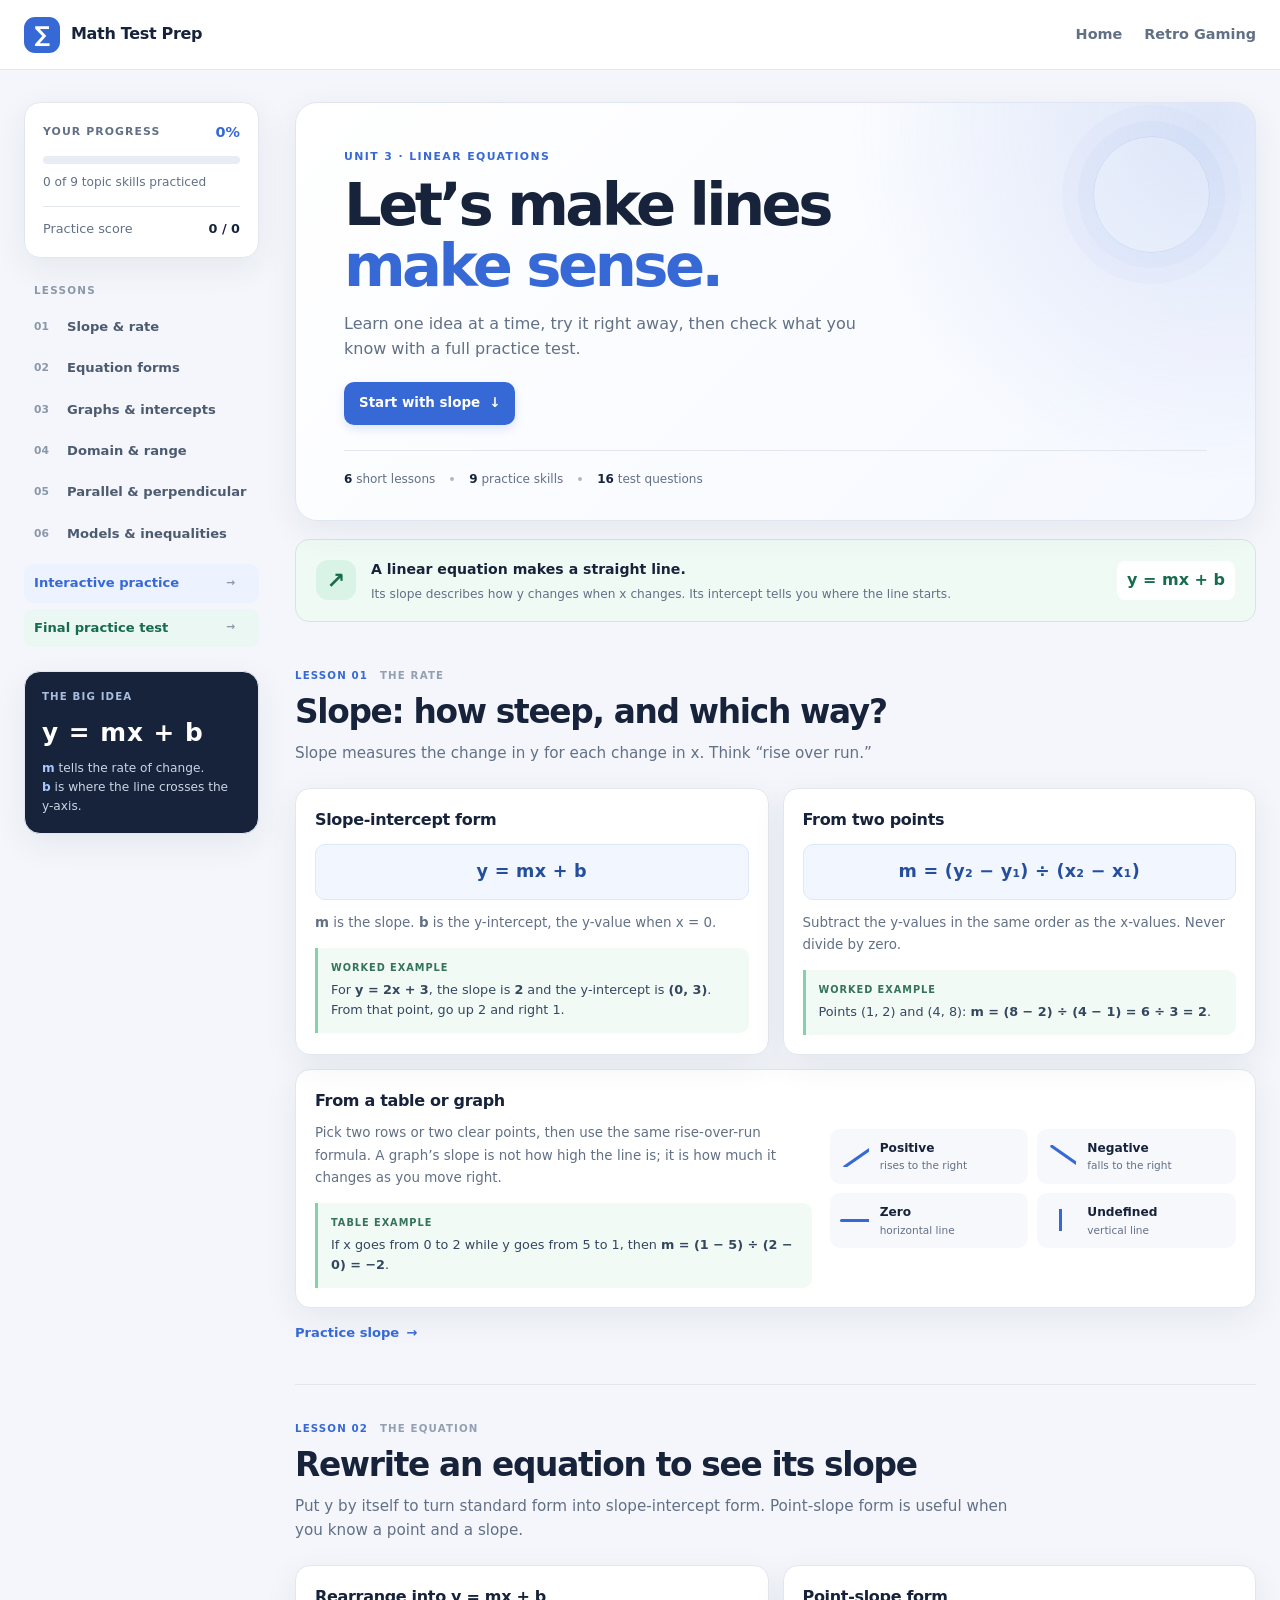
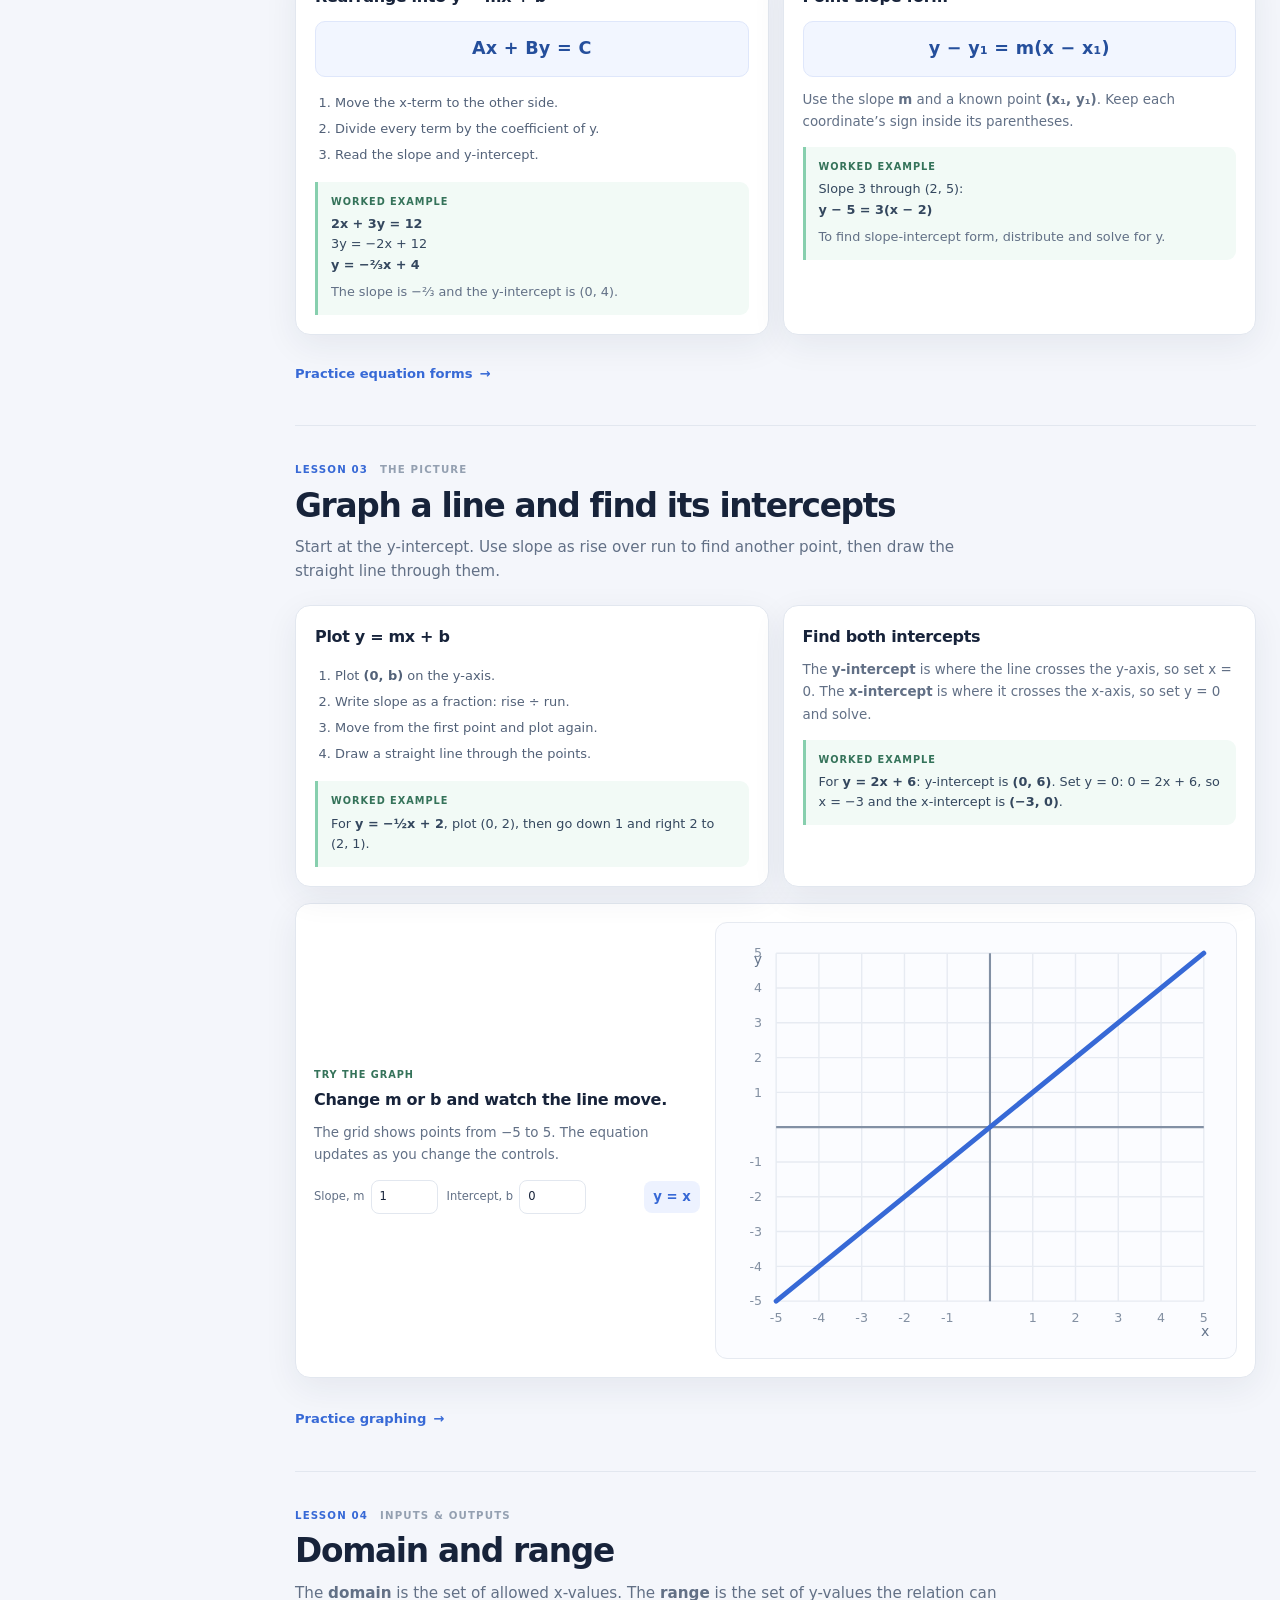
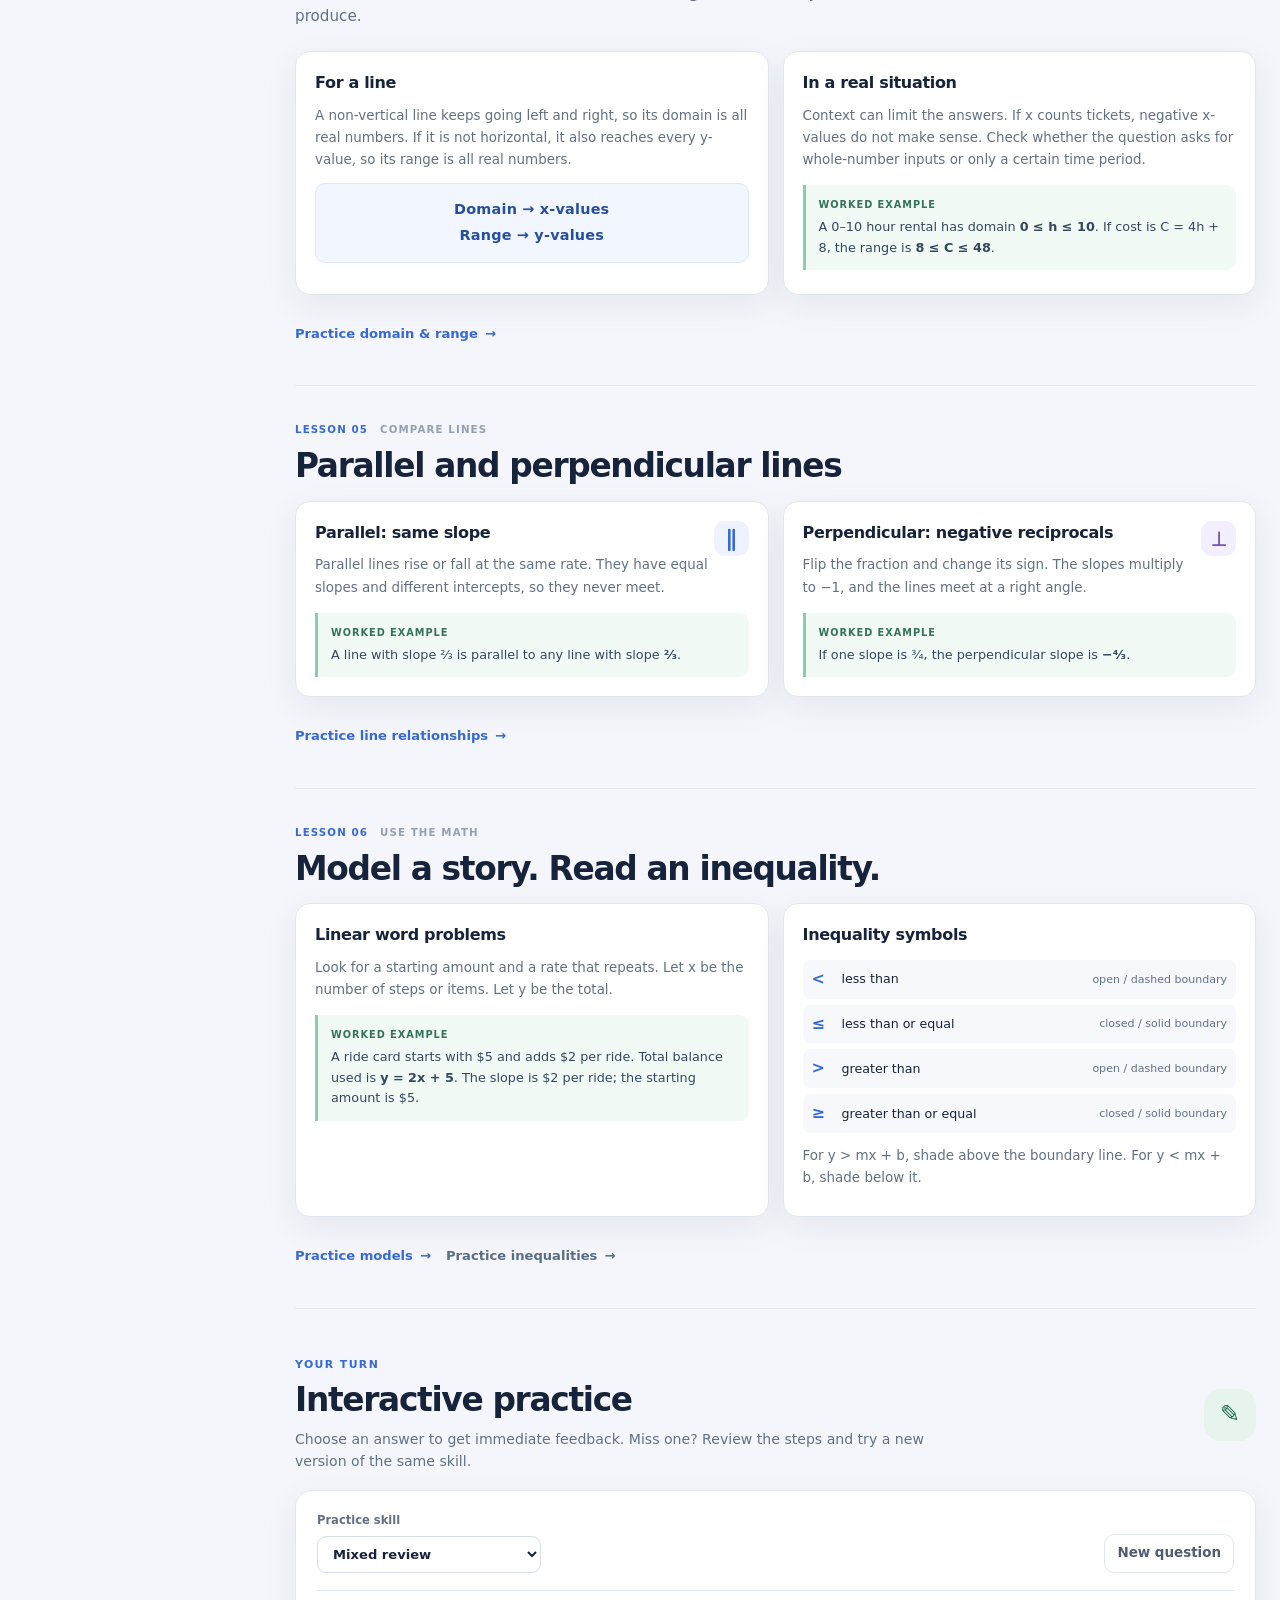
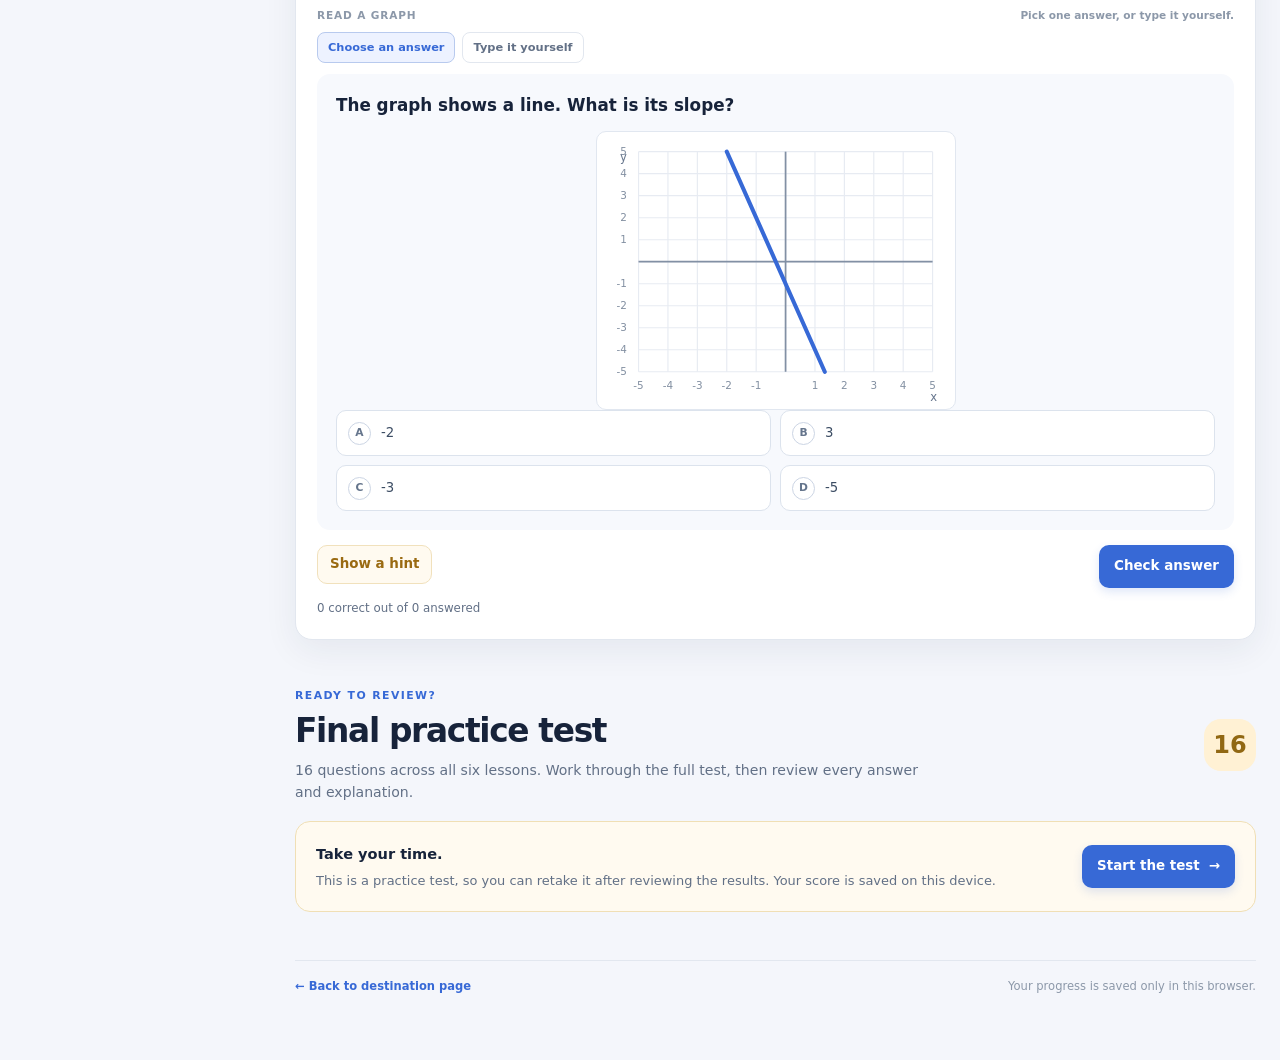
==== math/index.html @ 8f633f01 "Add destination landing page and linear equations prep" ====
<!doctype html>
<html lang="en">
<head>
  <meta charset="utf-8">
  <meta name="viewport" content="width=device-width, initial-scale=1, viewport-fit=cover">
  <meta name="theme-color" content="#f4f6fb">
  <meta name="description" content="Friendly lessons, interactive practice, and a final review for linear equations.">
  <title>Math Test Prep | Linear Equations</title>
  <link rel="stylesheet" href="/math/styles.css">
  <script src="/math/app.js" defer></script>
</head>
<body>
  <a class="skip-link" href="#main">Skip to lessons</a>
  <header class="topbar">
    <a class="math-brand" href="/" aria-label="Hot Red Cory home"><span class="brand-icon" aria-hidden="true">∑</span><span>Math Test Prep</span></a>
    <nav class="top-links" aria-label="Main navigation"><a href="/">Home</a><a href="/Retro_Corner_V0.97.html">Retro Gaming</a></nav>
  </header>
  <main class="layout" id="main">
    <aside class="sidebar" aria-label="Study navigation">
      <div class="progress-card">
        <div class="progress-heading"><span>YOUR PROGRESS</span><span id="progressPercent">0%</span></div>
        <div class="progress-track" role="progressbar" aria-label="Topics practiced" aria-valuemin="0" aria-valuemax="9" aria-valuenow="0" id="topicProgress"><span id="progressFill"></span></div>
        <p id="progressLabel">0 of 9 topic skills practiced</p>
        <div class="score-line"><span>Practice score</span><strong id="scoreLabel">0 / 0</strong></div>
      </div>
      <nav class="lesson-nav" aria-label="Lessons">
        <p class="nav-label">LESSONS</p>
        <a href="#lesson-slope"><span>01</span> Slope &amp; rate</a>
        <a href="#lesson-forms"><span>02</span> Equation forms</a>
        <a href="#lesson-graph"><span>03</span> Graphs &amp; intercepts</a>
        <a href="#lesson-domain"><span>04</span> Domain &amp; range</a>
        <a href="#lesson-lines"><span>05</span> Parallel &amp; perpendicular</a>
        <a href="#lesson-model"><span>06</span> Models &amp; inequalities</a>
        <a class="nav-practice" href="#practice">Interactive practice <span aria-hidden="true">→</span></a>
        <a class="nav-test" href="#final-test">Final practice test <span aria-hidden="true">→</span></a>
      </nav>
      <div class="formula-card"><span class="formula-label">THE BIG IDEA</span><strong>y = mx + b</strong><p><b>m</b> tells the rate of change.<br><b>b</b> is where the line crosses the y-axis.</p></div>
    </aside>
    <div class="content">
      <section class="welcome">
        <p class="eyebrow">UNIT 3 · LINEAR EQUATIONS</p>
        <h1>Let’s make lines<br><span>make sense.</span></h1>
        <p>Learn one idea at a time, try it right away, then check what you know with a full practice test.</p>
        <a class="primary-button" href="#lesson-slope">Start with slope <span aria-hidden="true">↓</span></a>
        <div class="welcome-stats"><span><b>6</b> short lessons</span><i aria-hidden="true"></i><span><b>9</b> practice skills</span><i aria-hidden="true"></i><span><b>16</b> test questions</span></div>
      </section>
      <section class="concept-strip" aria-label="Linear equation summary"><div class="concept-icon" aria-hidden="true">↗</div><div><strong>A linear equation makes a straight line.</strong><p>Its slope describes how y changes when x changes. Its intercept tells you where the line starts.</p></div><span class="equation-chip">y = mx + b</span></section>

      <section class="lesson" id="lesson-slope">
        <div class="lesson-kicker"><span>LESSON 01</span><span>THE RATE</span></div>
        <h2>Slope: how steep, and which way?</h2>
        <p class="lesson-lead">Slope measures the change in y for each change in x. Think “rise over run.”</p>
        <div class="two-col">
          <article class="mini-card"><h3>Slope-intercept form</h3><div class="formula-box">y = mx + b</div><p><b>m</b> is the slope. <b>b</b> is the y-intercept, the y-value when x = 0.</p><div class="worked"><span class="worked-label">WORKED EXAMPLE</span><p>For <b>y = 2x + 3</b>, the slope is <b>2</b> and the y-intercept is <b>(0, 3)</b>. From that point, go up 2 and right 1.</p></div></article>
          <article class="mini-card"><h3>From two points</h3><div class="formula-box">m = (y₂ − y₁) ÷ (x₂ − x₁)</div><p>Subtract the y-values in the same order as the x-values. Never divide by zero.</p><div class="worked"><span class="worked-label">WORKED EXAMPLE</span><p>Points (1, 2) and (4, 8): <b>m = (8 − 2) ÷ (4 − 1) = 6 ÷ 3 = 2</b>.</p></div></article>
        </div>
        <article class="wide-card">
          <div><h3>From a table or graph</h3><p>Pick two rows or two clear points, then use the same rise-over-run formula. A graph’s slope is not how high the line is; it is how much it changes as you move right.</p><div class="worked"><span class="worked-label">TABLE EXAMPLE</span><p>If x goes from 0 to 2 while y goes from 5 to 1, then <b>m = (1 − 5) ÷ (2 − 0) = −2</b>.</p></div></div>
          <div class="slope-types"><div><span class="type-line positive"></span><b>Positive</b><small>rises to the right</small></div><div><span class="type-line negative"></span><b>Negative</b><small>falls to the right</small></div><div><span class="type-line zero"></span><b>Zero</b><small>horizontal line</small></div><div><span class="type-line undefined"></span><b>Undefined</b><small>vertical line</small></div></div>
        </article>
        <button class="text-button" data-practice="slope">Practice slope <span aria-hidden="true">→</span></button>
      </section>

      <section class="lesson" id="lesson-forms">
        <div class="lesson-kicker"><span>LESSON 02</span><span>THE EQUATION</span></div>
        <h2>Rewrite an equation to see its slope</h2>
        <p class="lesson-lead">Put y by itself to turn standard form into slope-intercept form. Point-slope form is useful when you know a point and a slope.</p>
        <div class="two-col">
          <article class="mini-card"><h3>Rearrange into y = mx + b</h3><div class="formula-box">Ax + By = C</div><ol class="steps"><li>Move the x-term to the other side.</li><li>Divide every term by the coefficient of y.</li><li>Read the slope and y-intercept.</li></ol><div class="worked"><span class="worked-label">WORKED EXAMPLE</span><p><b>2x + 3y = 12</b><br>3y = −2x + 12<br><b>y = −⅔x + 4</b></p><p class="muted">The slope is −⅔ and the y-intercept is (0, 4).</p></div></article>
          <article class="mini-card"><h3>Point-slope form</h3><div class="formula-box">y − y₁ = m(x − x₁)</div><p>Use the slope <b>m</b> and a known point <b>(x₁, y₁)</b>. Keep each coordinate’s sign inside its parentheses.</p><div class="worked"><span class="worked-label">WORKED EXAMPLE</span><p>Slope 3 through (2, 5):<br><b>y − 5 = 3(x − 2)</b></p><p class="muted">To find slope-intercept form, distribute and solve for y.</p></div></article>
        </div>
        <button class="text-button" data-practice="forms">Practice equation forms <span aria-hidden="true">→</span></button>
      </section>

      <section class="lesson" id="lesson-graph">
        <div class="lesson-kicker"><span>LESSON 03</span><span>THE PICTURE</span></div>
        <h2>Graph a line and find its intercepts</h2>
        <p class="lesson-lead">Start at the y-intercept. Use slope as rise over run to find another point, then draw the straight line through them.</p>
        <div class="two-col">
          <article class="mini-card"><h3>Plot y = mx + b</h3><ol class="steps"><li>Plot <b>(0, b)</b> on the y-axis.</li><li>Write slope as a fraction: rise ÷ run.</li><li>Move from the first point and plot again.</li><li>Draw a straight line through the points.</li></ol><div class="worked"><span class="worked-label">WORKED EXAMPLE</span><p>For <b>y = −½x + 2</b>, plot (0, 2), then go down 1 and right 2 to (2, 1).</p></div></article>
          <article class="mini-card"><h3>Find both intercepts</h3><p>The <b>y-intercept</b> is where the line crosses the y-axis, so set x = 0. The <b>x-intercept</b> is where it crosses the x-axis, so set y = 0 and solve.</p><div class="worked"><span class="worked-label">WORKED EXAMPLE</span><p>For <b>y = 2x + 6</b>: y-intercept is <b>(0, 6)</b>. Set y = 0: 0 = 2x + 6, so x = −3 and the x-intercept is <b>(−3, 0)</b>.</p></div></article>
        </div>
        <div class="graph-card">
          <div class="graph-copy"><span class="worked-label">TRY THE GRAPH</span><h3>Change m or b and watch the line move.</h3><p>The grid shows points from −5 to 5. The equation updates as you change the controls.</p><div class="graph-controls"><label for="graphSlope">Slope, m <input id="graphSlope" type="number" value="1" min="-5" max="5" step="0.5"></label><label for="graphIntercept">Intercept, b <input id="graphIntercept" type="number" value="0" min="-5" max="5" step="0.5"></label><strong id="graphEquation">y = x</strong></div></div>
          <div class="graph-frame"><svg id="linearGraph" viewBox="0 0 360 300" role="img" aria-label="Coordinate graph showing a straight line"></svg></div>
        </div>
        <button class="text-button" data-practice="graphing">Practice graphing <span aria-hidden="true">→</span></button>
      </section>

      <section class="lesson" id="lesson-domain">
        <div class="lesson-kicker"><span>LESSON 04</span><span>INPUTS &amp; OUTPUTS</span></div>
        <h2>Domain and range</h2>
        <p class="lesson-lead">The <b>domain</b> is the set of allowed x-values. The <b>range</b> is the set of y-values the relation can produce.</p>
        <div class="two-col">
          <article class="mini-card"><h3>For a line</h3><p>A non-vertical line keeps going left and right, so its domain is all real numbers. If it is not horizontal, it also reaches every y-value, so its range is all real numbers.</p><div class="formula-box small-formula">Domain → x-values<br>Range → y-values</div></article>
          <article class="mini-card"><h3>In a real situation</h3><p>Context can limit the answers. If x counts tickets, negative x-values do not make sense. Check whether the question asks for whole-number inputs or only a certain time period.</p><div class="worked"><span class="worked-label">WORKED EXAMPLE</span><p>A 0–10 hour rental has domain <b>0 ≤ h ≤ 10</b>. If cost is C = 4h + 8, the range is <b>8 ≤ C ≤ 48</b>.</p></div></article>
        </div>
        <button class="text-button" data-practice="domain-range">Practice domain &amp; range <span aria-hidden="true">→</span></button>
      </section>

      <section class="lesson" id="lesson-lines">
        <div class="lesson-kicker"><span>LESSON 05</span><span>COMPARE LINES</span></div>
        <h2>Parallel and perpendicular lines</h2>
        <div class="two-col">
          <article class="mini-card"><div class="relation-icon parallel-icon" aria-hidden="true">∥</div><h3>Parallel: same slope</h3><p>Parallel lines rise or fall at the same rate. They have equal slopes and different intercepts, so they never meet.</p><div class="worked"><span class="worked-label">WORKED EXAMPLE</span><p>A line with slope ⅔ is parallel to any line with slope <b>⅔</b>.</p></div></article>
          <article class="mini-card"><div class="relation-icon perp-icon" aria-hidden="true">⟂</div><h3>Perpendicular: negative reciprocals</h3><p>Flip the fraction and change its sign. The slopes multiply to −1, and the lines meet at a right angle.</p><div class="worked"><span class="worked-label">WORKED EXAMPLE</span><p>If one slope is ¾, the perpendicular slope is <b>−⁴⁄₃</b>.</p></div></article>
        </div>
        <button class="text-button" data-practice="parallel-perpendicular">Practice line relationships <span aria-hidden="true">→</span></button>
      </section>

      <section class="lesson" id="lesson-model">
        <div class="lesson-kicker"><span>LESSON 06</span><span>USE THE MATH</span></div>
        <h2>Model a story. Read an inequality.</h2>
        <div class="two-col">
          <article class="mini-card"><h3>Linear word problems</h3><p>Look for a starting amount and a rate that repeats. Let x be the number of steps or items. Let y be the total.</p><div class="worked"><span class="worked-label">WORKED EXAMPLE</span><p>A ride card starts with $5 and adds $2 per ride. Total balance used is <b>y = 2x + 5</b>. The slope is $2 per ride; the starting amount is $5.</p></div></article>
          <article class="mini-card"><h3>Inequality symbols</h3><div class="symbol-list"><p><b>&lt;</b> less than <span>open / dashed boundary</span></p><p><b>≤</b> less than or equal <span>closed / solid boundary</span></p><p><b>&gt;</b> greater than <span>open / dashed boundary</span></p><p><b>≥</b> greater than or equal <span>closed / solid boundary</span></p></div><p>For y &gt; mx + b, shade above the boundary line. For y &lt; mx + b, shade below it.</p></article>
        </div>
        <button class="text-button" data-practice="modeling">Practice models <span aria-hidden="true">→</span></button>
        <button class="text-button secondary-practice" data-practice="inequalities">Practice inequalities <span aria-hidden="true">→</span></button>
      </section>

      <section class="practice-section" id="practice">
        <div class="section-heading"><div><p class="eyebrow">YOUR TURN</p><h2>Interactive practice</h2><p>Choose an answer to get immediate feedback. Miss one? Review the steps and try a new version of the same skill.</p></div><div class="practice-badge" aria-hidden="true">✎</div></div>
        <div class="practice-panel">
          <div class="practice-toolbar"><label for="practiceSkill">Practice skill<select id="practiceSkill"><option value="mixed">Mixed review</option><option value="slope">Slope &amp; rate</option><option value="forms">Equation forms</option><option value="graphing">Graphing</option><option value="intercepts">Intercepts</option><option value="domain-range">Domain &amp; range</option><option value="point-slope">Point-slope form</option><option value="parallel-perpendicular">Parallel &amp; perpendicular</option><option value="modeling">Word problems</option><option value="inequalities">Inequalities</option></select></label><button class="quiet-button" id="newQuestion">New question</button></div>
          <div class="question-meta"><span id="practiceTopic">MIXED REVIEW</span><span id="practiceModeHint">Pick one answer or type your own.</span></div>
          <div class="answer-modes" role="group" aria-label="Answer format"><button type="button" id="chooseMode" aria-pressed="true">Choose an answer</button><button type="button" id="writeMode" aria-pressed="false">Type it yourself</button></div>
          <div class="question-card"><p id="practicePrompt" class="question-prompt"></p><div id="practiceTableWrap"></div><div id="practiceGraphWrap" class="question-graph" hidden><svg id="practiceGraph" viewBox="0 0 300 230" role="img" aria-label="Graph for practice question"></svg></div><div id="choiceList" class="choice-list" role="group" aria-label="Answer choices"></div><form id="writtenForm" class="written-form" hidden><label for="writtenAnswer">Your answer</label><input id="writtenAnswer" autocomplete="off" inputmode="text" placeholder="Type your answer"><span class="input-help">For example: 2, −3/4, or y = 2x + 1</span></form></div>
          <div class="practice-actions"><div><button class="quiet-button hint-button" id="hintButton">Show a hint</button><div id="hintText" class="hint-text" hidden></div></div><button class="primary-button check-button" id="checkPractice">Check answer</button></div>
          <div id="practiceFeedback" class="feedback" aria-live="polite" hidden></div>
          <div class="practice-actions next-actions"><span id="practiceAttempts" class="muted"></span><button class="quiet-button" id="similarQuestion" hidden>Try a similar question</button><button class="primary-button" id="nextQuestion" hidden>Next question <span aria-hidden="true">→</span></button></div>
        </div>
      </section>

      <section class="test-section" id="final-test">
        <div class="section-heading"><div><p class="eyebrow">READY TO REVIEW?</p><h2>Final practice test</h2><p>16 questions across all six lessons. Work through the full test, then review every answer and explanation.</p></div><div class="test-badge" aria-hidden="true">16</div></div>
        <div id="testIntro" class="test-intro"><div><strong>Take your time.</strong><p>This is a practice test, so you can retake it after reviewing the results. Your score is saved on this device.</p></div><button class="primary-button" id="startTest">Start the test <span aria-hidden="true">→</span></button></div>
        <div id="testRunner" class="test-runner" hidden><div class="test-progress-row"><span id="testCounter">Question 1 of 14</span><div class="test-track"><span id="testFill"></span></div></div><h3 id="testPrompt"></h3><div id="testChoices" class="choice-list" role="group" aria-label="Test answer choices"></div><form id="testWrittenForm" class="written-form" hidden><label for="testWrittenAnswer">Your answer</label><input id="testWrittenAnswer" autocomplete="off" inputmode="text" placeholder="Type your answer"></form><p id="testFeedback" class="test-feedback" aria-live="polite" hidden></p><div class="test-actions"><button class="quiet-button" id="testBack" disabled>Previous</button><button class="primary-button" id="testNext">Check answer</button></div></div>
        <div id="testResults" class="test-results" hidden></div>
      </section>
      <footer class="page-footer"><a href="/">← Back to destination page</a><span>Your progress is saved only in this browser.</span></footer>
    </div>
  </main>
</body>
</html>
---- math/styles.css ----
:root{color-scheme:light;--ink:#17233a;--muted:#627086;--soft:#8c98a9;--line:#e2e7ef;--bg:#f4f6fb;--paper:#fff;--blue:#3769d6;--blue-dark:#2453ba;--blue-soft:#edf2ff;--mint:#dff7ed;--green:#176c4f;--red:#a53e3e;--gold:#fff3d4;--shadow:0 10px 34px rgba(24,43,77,.07)}
*{box-sizing:border-box}
html{min-width:320px;scroll-behavior:smooth;scroll-padding-top:24px}
body{margin:0;background:var(--bg);color:var(--ink);font-family:Inter,ui-sans-serif,system-ui,-apple-system,"Segoe UI",sans-serif;font-size:16px;line-height:1.55}
a{color:inherit}
button,input,select{font:inherit}
button{cursor:pointer}
.skip-link{position:absolute;left:12px;top:-60px;z-index:10;padding:10px 14px;border-radius:8px;background:var(--ink);color:#fff}
.skip-link:focus{top:12px}
.topbar{height:70px;display:flex;align-items:center;justify-content:space-between;padding:0 max(24px,calc((100vw - 1240px)/2));background:#fff;border-bottom:1px solid var(--line)}
.math-brand{display:flex;align-items:center;gap:11px;text-decoration:none;font-weight:800;letter-spacing:-.02em}
.brand-icon{display:grid;place-items:center;width:36px;height:36px;border-radius:11px;background:var(--blue);color:#fff;font-size:1.35rem}
.top-links{display:flex;align-items:center;gap:22px;color:var(--muted);font-size:.9rem;font-weight:650}
.top-links a{text-decoration:none}
.top-links a:hover,.page-footer a:hover{color:var(--blue)}
.layout{display:grid;grid-template-columns:235px minmax(0,1fr);gap:36px;width:min(1240px,calc(100% - 48px));margin:32px auto 64px;align-items:start}
.sidebar{position:sticky;top:22px}
.progress-card,.formula-card{padding:18px;border:1px solid var(--line);border-radius:16px;background:var(--paper);box-shadow:var(--shadow)}
.progress-heading,.score-line{display:flex;align-items:center;justify-content:space-between}
.progress-heading{font-size:.68rem;font-weight:850;letter-spacing:.1em;color:var(--muted)}
.progress-heading span:last-child{font-size:.9rem;letter-spacing:0;color:var(--blue)}
.progress-track{height:8px;margin-top:13px;border-radius:99px;background:#e8edf5;overflow:hidden}
.progress-track span{display:block;width:0;height:100%;border-radius:inherit;background:linear-gradient(90deg,#70d1ad,#3769d6);transition:width .25s ease}
.progress-card>p{margin:9px 0 14px;color:var(--muted);font-size:.76rem}
.score-line{padding-top:12px;border-top:1px solid var(--line);font-size:.8rem;color:var(--muted)}
.score-line strong{color:var(--ink)}
.lesson-nav{display:flex;flex-direction:column;gap:3px;margin:24px 0}
.nav-label{margin:0 0 7px 10px;color:var(--soft);font-size:.65rem;font-weight:850;letter-spacing:.12em}
.lesson-nav>a{display:flex;align-items:center;gap:10px;padding:9px 10px;border-radius:9px;color:#4d5b70;text-decoration:none;font-size:.82rem;font-weight:650}
.lesson-nav>a:hover{background:#e9eef8;color:var(--blue)}
.lesson-nav>a>span:first-child{width:23px;color:#8a97a9;font-size:.67rem;font-weight:800}
.lesson-nav .nav-practice,.lesson-nav .nav-test{justify-content:space-between;margin-top:8px;background:var(--blue-soft);color:var(--blue)}
.lesson-nav .nav-test{margin-top:3px;background:#eaf7f2;color:var(--green)}
.formula-card{padding:17px;background:#17233a;color:#fff}
.formula-label{display:block;color:#a9bddf;font-size:.64rem;font-weight:850;letter-spacing:.11em}
.formula-card strong{display:block;margin:9px 0 7px;color:#fff;font-size:1.55rem;letter-spacing:.04em}
.formula-card p{margin:0;color:#cad5e6;font-size:.76rem;line-height:1.55}
.formula-card b{color:#a8c5ff}
.content{min-width:0}
.welcome{position:relative;overflow:hidden;padding:46px 48px 32px;border:1px solid #dfe5f1;border-radius:22px;background:radial-gradient(circle at 95% 5%,rgba(95,134,220,.18),transparent 36%),linear-gradient(135deg,#fff 0%,#f5f8ff 100%);box-shadow:var(--shadow)}
.welcome:after{position:absolute;right:45px;top:33px;width:115px;height:115px;border:1px solid rgba(55,105,214,.12);border-radius:50%;content:"";box-shadow:0 0 0 15px rgba(55,105,214,.035),0 0 0 31px rgba(55,105,214,.025)}
.eyebrow{margin:0 0 8px;color:var(--blue);font-size:.68rem;font-weight:850;letter-spacing:.13em}
.welcome h1{position:relative;z-index:1;margin:0;font-size:clamp(2.3rem,5vw,3.7rem);line-height:1.04;letter-spacing:-.06em}
.welcome h1 span{color:var(--blue)}
.welcome>p:not(.eyebrow){max-width:540px;margin:15px 0 20px;color:var(--muted);font-size:1rem}
.primary-button,.quiet-button{display:inline-flex;align-items:center;justify-content:center;gap:9px;min-height:43px;padding:10px 15px;border:0;border-radius:10px;background:var(--blue);color:#fff;text-decoration:none;font-size:.84rem;font-weight:800;box-shadow:0 4px 10px rgba(55,105,214,.16);transition:background .15s,transform .15s}
.primary-button:hover{background:var(--blue-dark);transform:translateY(-1px)}
.primary-button:focus-visible,.quiet-button:focus-visible,.text-button:focus-visible,.choice:focus-visible,input:focus-visible,select:focus-visible{outline:3px solid #8ab0ff;outline-offset:2px}
.welcome-stats{display:flex;align-items:center;gap:15px;margin-top:25px;padding-top:19px;border-top:1px solid var(--line);color:var(--muted);font-size:.75rem}
.welcome-stats b{color:var(--ink)}
.welcome-stats i{width:4px;height:4px;border-radius:50%;background:#aeb8c7}
.concept-strip{display:flex;align-items:center;gap:15px;margin:18px 0 46px;padding:17px 20px;border:1px solid #cfe9dd;border-radius:14px;background:#f0faf5}
.concept-icon{display:grid;flex:none;place-items:center;width:40px;height:40px;border-radius:12px;background:#d9f3e6;color:var(--green);font-size:1.4rem;font-weight:800}
.concept-strip strong{font-size:.88rem}
.concept-strip p{margin:3px 0 0;color:var(--muted);font-size:.76rem}
.equation-chip{margin-left:auto;padding:7px 10px;border-radius:8px;background:#fff;color:var(--green);font-weight:800;white-space:nowrap}
.lesson{padding:0 0 36px;margin:0 0 36px;border-bottom:1px solid var(--line);scroll-margin-top:25px}
.lesson-kicker{display:flex;gap:12px;margin-bottom:9px;color:var(--blue);font-size:.64rem;font-weight:850;letter-spacing:.11em}
.lesson-kicker span+span{color:#94a0b1}
h2{margin:0;font-size:clamp(1.55rem,3vw,2.05rem);line-height:1.2;letter-spacing:-.04em}
.lesson-lead{max-width:720px;margin:10px 0 22px;color:var(--muted);font-size:.95rem}
.two-col{display:grid;grid-template-columns:repeat(2,minmax(0,1fr));gap:14px;margin:14px 0}
.mini-card,.wide-card,.graph-card{border:1px solid var(--line);border-radius:15px;background:var(--paper);box-shadow:var(--shadow)}
.mini-card{padding:19px}
.mini-card h3,.wide-card h3,.graph-card h3{margin:0 0 9px;font-size:1rem;letter-spacing:-.02em}
.mini-card>p,.wide-card p,.graph-card p{margin:8px 0;color:var(--muted);font-size:.84rem;line-height:1.65}
.formula-box{margin:12px 0;padding:13px 14px;border:1px solid #dfe7fb;border-radius:10px;background:#f2f6ff;color:#254f9c;text-align:center;font-size:1.1rem;font-weight:850;letter-spacing:.015em}
.small-formula{font-size:.9rem;line-height:1.8}
.worked{margin-top:14px;padding:12px 13px;border-left:3px solid #87cfae;border-radius:0 9px 9px 0;background:#f2faf6}
.worked-label{display:block;color:#35735a;font-size:.61rem;font-weight:900;letter-spacing:.1em}
.worked p{margin:5px 0 0;color:#34475e;font-size:.8rem;line-height:1.6}
.worked p+p{margin-top:7px}
.muted{color:var(--muted)!important}
.steps{padding-left:20px;color:#526178;font-size:.81rem}
.steps li{padding:3px 0}
.wide-card{display:grid;grid-template-columns:1.1fr .9fr;gap:18px;padding:19px}
.slope-types{display:grid;grid-template-columns:1fr 1fr;gap:9px;align-content:center}
.slope-types>div{display:grid;grid-template-columns:34px 1fr;column-gap:7px;align-items:center;padding:10px 9px;border-radius:10px;background:#f6f8fc}
.slope-types b{font-size:.76rem}.slope-types small{grid-column:2;color:var(--muted);font-size:.66rem}
.type-line{grid-row:span 2;display:block;width:30px;height:22px;position:relative;overflow:hidden}
.type-line:after{position:absolute;left:1px;top:10px;width:39px;height:3px;border-radius:4px;background:var(--blue);content:""}
.type-line.positive:after{transform:rotate(-35deg)}
.type-line.negative:after{transform:rotate(35deg)}
.type-line.zero:after{transform:rotate(0)}
.type-line.undefined:after{left:13px;top:-2px;width:3px;height:28px}
.text-button{display:inline-flex;align-items:center;gap:7px;margin:10px 10px 0 0;padding:5px 0;border:0;background:none;color:var(--blue);font-size:.82rem;font-weight:850}
.text-button:hover{text-decoration:underline}
.secondary-practice{color:#5a6d86}
.relation-icon{float:right;display:grid;place-items:center;width:35px;height:35px;border-radius:11px;background:#eff3ff;color:var(--blue);font-size:1.4rem;font-weight:850}
.perp-icon{background:#f3efff;color:#7454b5}
.symbol-list{margin:12px 0}
.symbol-list p{display:flex;align-items:center;gap:10px;margin:6px 0;padding:7px 9px;border-radius:7px;background:#f7f8fc;font-size:.79rem}
.symbol-list b{min-width:20px;color:var(--blue);font-size:1rem}
.symbol-list span{margin-left:auto;color:var(--muted);font-size:.69rem;text-align:right}
.graph-card{display:grid;grid-template-columns:.85fr 1.15fr;gap:15px;align-items:center;margin:16px 0;padding:18px}
.graph-copy h3{margin-top:6px}
.graph-controls{display:flex;flex-wrap:wrap;gap:9px;margin-top:14px}
.graph-controls label{display:flex;align-items:center;gap:6px;color:var(--muted);font-size:.72rem}
.graph-controls input{width:67px;padding:7px 8px;border:1px solid var(--line);border-radius:8px;background:#fff;color:var(--ink)}
.graph-controls strong{align-self:center;margin-left:auto;padding:6px 9px;border-radius:8px;background:var(--blue-soft);color:var(--blue);font-size:.83rem}
.graph-frame{min-width:0;padding:7px;border:1px solid #e6eaf1;border-radius:12px;background:#fbfcff}
.graph-frame svg,.question-graph svg{display:block;width:100%;height:auto}
.practice-section,.test-section{margin:48px 0;scroll-margin-top:24px}
.section-heading{display:flex;align-items:center;justify-content:space-between;gap:18px;margin-bottom:18px}
.section-heading>div:first-child{max-width:640px}
.section-heading p:not(.eyebrow){margin:8px 0 0;color:var(--muted);font-size:.88rem}
.practice-badge,.test-badge{display:grid;flex:none;place-items:center;width:52px;height:52px;border-radius:17px;background:#e6f4ed;color:var(--green);font-size:1.5rem;font-weight:850}
.test-badge{background:#fff1d4;color:#916813}
.practice-panel{padding:21px;border:1px solid var(--line);border-radius:17px;background:#fff;box-shadow:var(--shadow)}
.practice-toolbar{display:flex;align-items:end;justify-content:space-between;gap:12px;padding-bottom:17px;border-bottom:1px solid var(--line)}
.practice-toolbar label,.written-form label{display:flex;flex-direction:column;gap:6px;color:var(--muted);font-size:.72rem;font-weight:750}
select,.written-form input{max-width:100%;min-width:210px;padding:9px 11px;border:1px solid #d6deea;border-radius:9px;background:#fff;color:var(--ink);font-size:.82rem}
.quiet-button{min-height:38px;padding:8px 12px;border:1px solid var(--line);background:#fff;color:#4e5d72;box-shadow:none}
.quiet-button:hover{background:#f4f6fa}
.question-meta{display:flex;align-items:center;justify-content:space-between;gap:10px;margin:16px 0 8px;color:var(--soft);font-size:.66rem;font-weight:850;letter-spacing:.08em}
.question-meta span+span{font-weight:600;letter-spacing:0;text-align:right}
.answer-modes{display:flex;gap:7px;margin:0 0 11px}
.answer-modes button{padding:6px 10px;border:1px solid var(--line);border-radius:8px;background:#fff;color:var(--muted);font-size:.71rem;font-weight:750}
.answer-modes button[aria-pressed=true]{border-color:#b8caee;background:var(--blue-soft);color:var(--blue)}
.question-card{min-height:158px;padding:19px;border-radius:13px;background:#f7f9fd}
.question-prompt{margin:0 0 13px;font-size:1.05rem;font-weight:750;line-height:1.5}
.question-table{border-collapse:collapse;margin:8px auto 0;background:#fff;text-align:center}
.question-table th,.question-table td{min-width:52px;padding:7px 11px;border:1px solid #dce3ef}
.question-table th{background:#edf2ff;color:#315cb5;font-size:.75rem}
.question-table td{font-size:.85rem}
.question-graph{max-width:360px;margin:12px auto 0;padding:5px;border:1px solid #e1e7f0;border-radius:10px;background:#fff}
.choice-list{display:grid;grid-template-columns:repeat(2,minmax(0,1fr));gap:9px}
.choice{display:flex;align-items:center;gap:10px;min-height:46px;padding:9px 11px;border:1px solid #dce3ed;border-radius:10px;background:#fff;color:#3b4c63;text-align:left;font-size:.83rem}
.choice:hover{border-color:#a7bde9;background:#f8faff}
.choice .choice-dot{display:grid;flex:none;place-items:center;width:23px;height:23px;border:1px solid #ccd5e4;border-radius:50%;color:#65758c;font-size:.67rem;font-weight:800}
.choice.selected{border-color:var(--blue);background:#eff4ff;color:#234f9e}
.choice.selected .choice-dot{border-color:var(--blue);background:var(--blue);color:#fff}
.written-form{display:flex;flex-direction:column;align-items:flex-start;gap:7px;margin-top:12px}
.input-help{color:var(--soft);font-size:.68rem}
.practice-actions{display:flex;align-items:flex-start;justify-content:space-between;gap:12px;margin-top:15px}
.hint-button{color:#9a6a11;background:#fffaf0;border-color:#f1e1bc}
.hint-text{max-width:370px;margin:9px 0;color:#7a601f;font-size:.77rem}
.check-button{min-width:130px}
.feedback{margin-top:13px;padding:13px 15px;border:1px solid #cfe9dd;border-radius:11px;background:#f0faf5;color:#28553f;font-size:.83rem}
.feedback.incorrect{border-color:#f0d6d2;background:#fff5f3;color:#873d35}
.feedback strong{display:block;margin-bottom:4px}
.next-actions{align-items:center;margin-top:11px}
.next-actions .muted{font-size:.74rem}
.test-intro{display:flex;align-items:center;justify-content:space-between;gap:18px;padding:20px;border:1px solid #f0dfb5;border-radius:15px;background:#fffaf0}
.test-intro strong{font-size:.91rem}
.test-intro p{margin:4px 0 0;color:var(--muted);font-size:.81rem}
.test-runner,.test-results{padding:21px;border:1px solid var(--line);border-radius:16px;background:#fff;box-shadow:var(--shadow)}
.test-progress-row{display:flex;align-items:center;gap:15px;margin-bottom:17px;color:var(--muted);font-size:.76rem;font-weight:750}
.test-track{height:7px;flex:1;border-radius:99px;background:#e8edf5;overflow:hidden}
.test-track span{display:block;width:0;height:100%;background:var(--blue);transition:width .2s}
.test-runner h3{margin:0 0 14px;font-size:1.1rem}
.test-feedback{margin:11px 0 0;color:var(--muted);font-size:.78rem}
.test-actions{display:flex;justify-content:space-between;gap:10px;margin-top:17px;padding-top:14px;border-top:1px solid var(--line)}
.test-actions button:disabled{opacity:.45;cursor:not-allowed}
.result-score{display:flex;align-items:center;gap:15px;margin-bottom:17px;padding:16px;border-radius:13px;background:#f2f6ff}
.result-score .score-number{display:grid;place-items:center;width:66px;height:66px;border-radius:50%;background:#fff;color:var(--blue);font-size:1.25rem;font-weight:900}
.result-score h3{margin:0;font-size:1.2rem}
.result-score p{margin:3px 0 0;color:var(--muted);font-size:.8rem}
.review-list{display:grid;gap:9px;margin:16px 0}
.review-item{padding:12px 13px;border:1px solid var(--line);border-radius:10px;background:#fff}
.review-item.correct{border-left:3px solid #51a781}
.review-item.wrong{border-left:3px solid #d47a6e}
.review-item strong{display:block;font-size:.8rem}
.review-item p{margin:4px 0 0;color:var(--muted);font-size:.75rem;line-height:1.5}
.test-results>.primary-button{margin-top:6px}
.page-footer{display:flex;justify-content:space-between;gap:14px;margin-top:48px;padding-top:17px;border-top:1px solid var(--line);color:var(--soft);font-size:.72rem}
.page-footer a{color:var(--blue);font-weight:750;text-decoration:none}
[hidden]{display:none!important}
@media(max-width:980px){.layout{grid-template-columns:190px minmax(0,1fr);gap:23px}.welcome{padding:35px 30px 26px}.welcome:after{right:20px;width:86px;height:86px}.wide-card{grid-template-columns:1fr}.graph-card{grid-template-columns:1fr}.graph-copy{display:grid;grid-template-columns:1fr auto;column-gap:12px}.graph-copy .worked-label,.graph-copy h3,.graph-copy p{grid-column:1}.graph-controls{grid-column:2;grid-row:1/4;align-content:center;flex-direction:column}.graph-controls strong{margin-left:0}}
@media(max-width:720px){.topbar{height:62px;padding:0 17px}.math-brand{font-size:.9rem}.brand-icon{width:33px;height:33px}.top-links{gap:13px;font-size:.75rem}.layout{display:block;width:calc(100% - 28px);margin:16px auto 40px}.sidebar{position:static}.progress-card{display:grid;grid-template-columns:1fr auto;gap:0 12px;padding:13px 15px}.progress-heading{grid-column:1/3}.progress-track{grid-column:1/3;margin-top:8px}.progress-card>p{margin:6px 0 9px}.score-line{grid-column:1/3;padding-top:8px}.lesson-nav{display:flex;flex-direction:row;gap:7px;margin:12px 0 18px;overflow:auto;padding:2px 1px 6px;scrollbar-width:thin}.nav-label{display:none}.lesson-nav>a{flex:none;gap:7px;padding:8px 10px;border:1px solid var(--line);background:#fff;font-size:.71rem;white-space:nowrap}.lesson-nav>a>span:first-child{width:auto}.lesson-nav .nav-practice,.lesson-nav .nav-test{margin-top:0}.formula-card{display:none}.welcome{padding:29px 21px 18px;border-radius:17px}.welcome:after{right:14px;top:17px;width:56px;height:56px;box-shadow:0 0 0 9px rgba(55,105,214,.035),0 0 0 18px rgba(55,105,214,.025)}.welcome h1{font-size:2.5rem}.welcome>p:not(.eyebrow){max-width:420px;font-size:.88rem}.welcome-stats{gap:8px;margin-top:18px;padding-top:14px;font-size:.63rem}.concept-strip{gap:10px;margin:12px 0 35px;padding:12px}.concept-icon{width:34px;height:34px}.concept-strip strong{font-size:.77rem}.concept-strip p{font-size:.67rem}.equation-chip{display:none}.lesson{margin-bottom:29px;padding-bottom:29px}.two-col{grid-template-columns:1fr;gap:10px}.mini-card{padding:16px}.wide-card{padding:16px}.slope-types{gap:6px}.slope-types>div{padding:8px 6px}.slope-types small{font-size:.61rem}.graph-card{padding:13px}.graph-copy{display:block}.graph-controls{flex-direction:row;align-items:center}.graph-controls label{font-size:.68rem}.graph-controls input{width:60px}.graph-controls strong{margin-left:auto}.practice-section,.test-section{margin:38px 0}.section-heading{align-items:flex-start}.section-heading p:not(.eyebrow){font-size:.8rem}.practice-badge,.test-badge{width:42px;height:42px;border-radius:13px;font-size:1.2rem}.practice-panel,.test-runner,.test-results{padding:14px}.practice-toolbar{align-items:flex-end}.practice-toolbar label{flex:1}.practice-toolbar select{width:100%;min-width:0}.quiet-button{font-size:.73rem}.question-card{padding:14px}.question-prompt{font-size:.94rem}.choice-list{grid-template-columns:1fr}.choice{min-height:43px}.practice-actions{align-items:center}.check-button{min-width:115px}.hint-text{max-width:220px}.test-intro{align-items:flex-start;flex-direction:column;padding:16px}.test-intro .primary-button{width:100%}.page-footer{flex-direction:column;gap:5px}}
@media(max-width:380px){.layout{width:calc(100% - 22px)}.topbar{padding:0 11px}.top-links{gap:9px;font-size:.7rem}.welcome h1{font-size:2.15rem}.welcome-stats{gap:6px;font-size:.58rem}.welcome-stats i{width:3px;height:3px}.lesson-nav>a{padding:7px 8px;font-size:.67rem}.practice-toolbar{align-items:stretch;flex-direction:column}.practice-toolbar .quiet-button{align-self:flex-start}.question-meta{align-items:flex-start;flex-direction:column;gap:3px}.question-meta span+span{text-align:left}.practice-actions{align-items:flex-start}.graph-controls{gap:6px}.graph-controls label{gap:4px;font-size:.62rem}.graph-controls input{width:52px;padding:6px}}
@media(prefers-reduced-motion:reduce){html{scroll-behavior:auto}*,*:before,*:after{transition:none!important}}
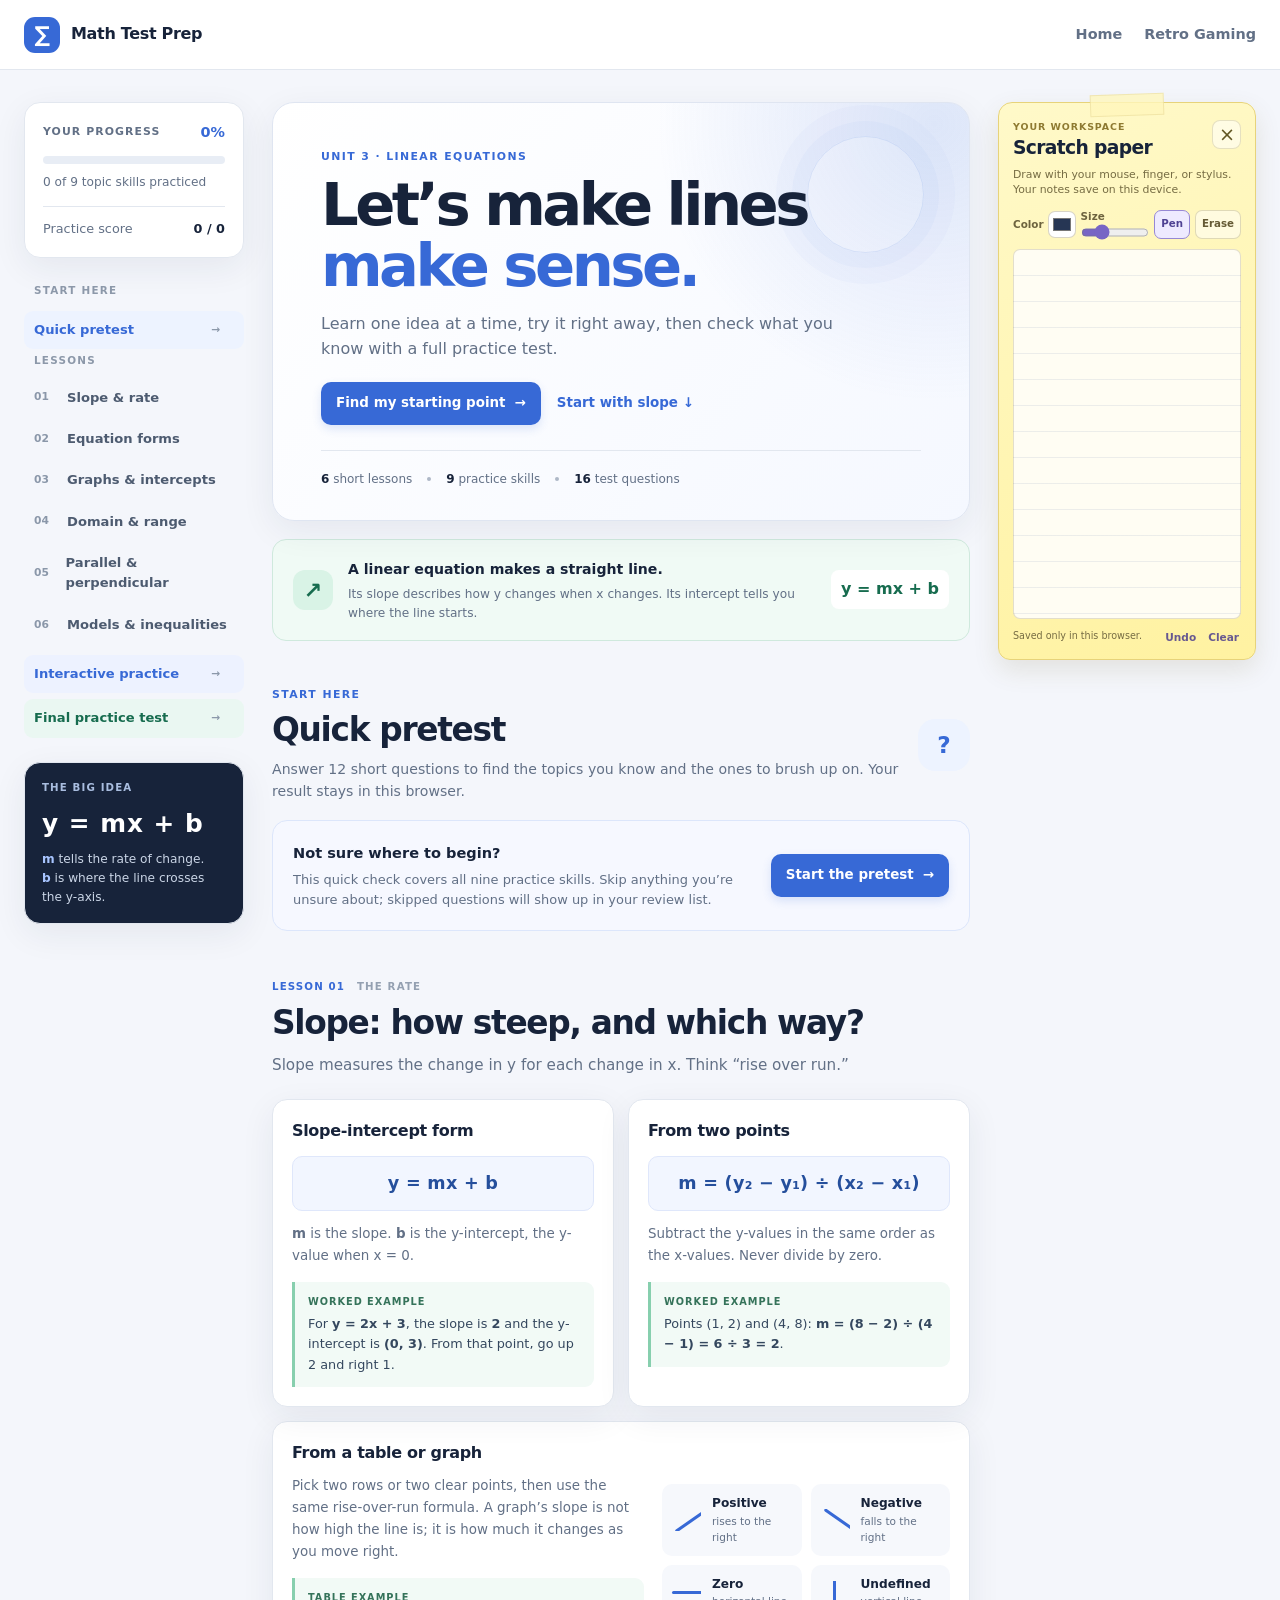
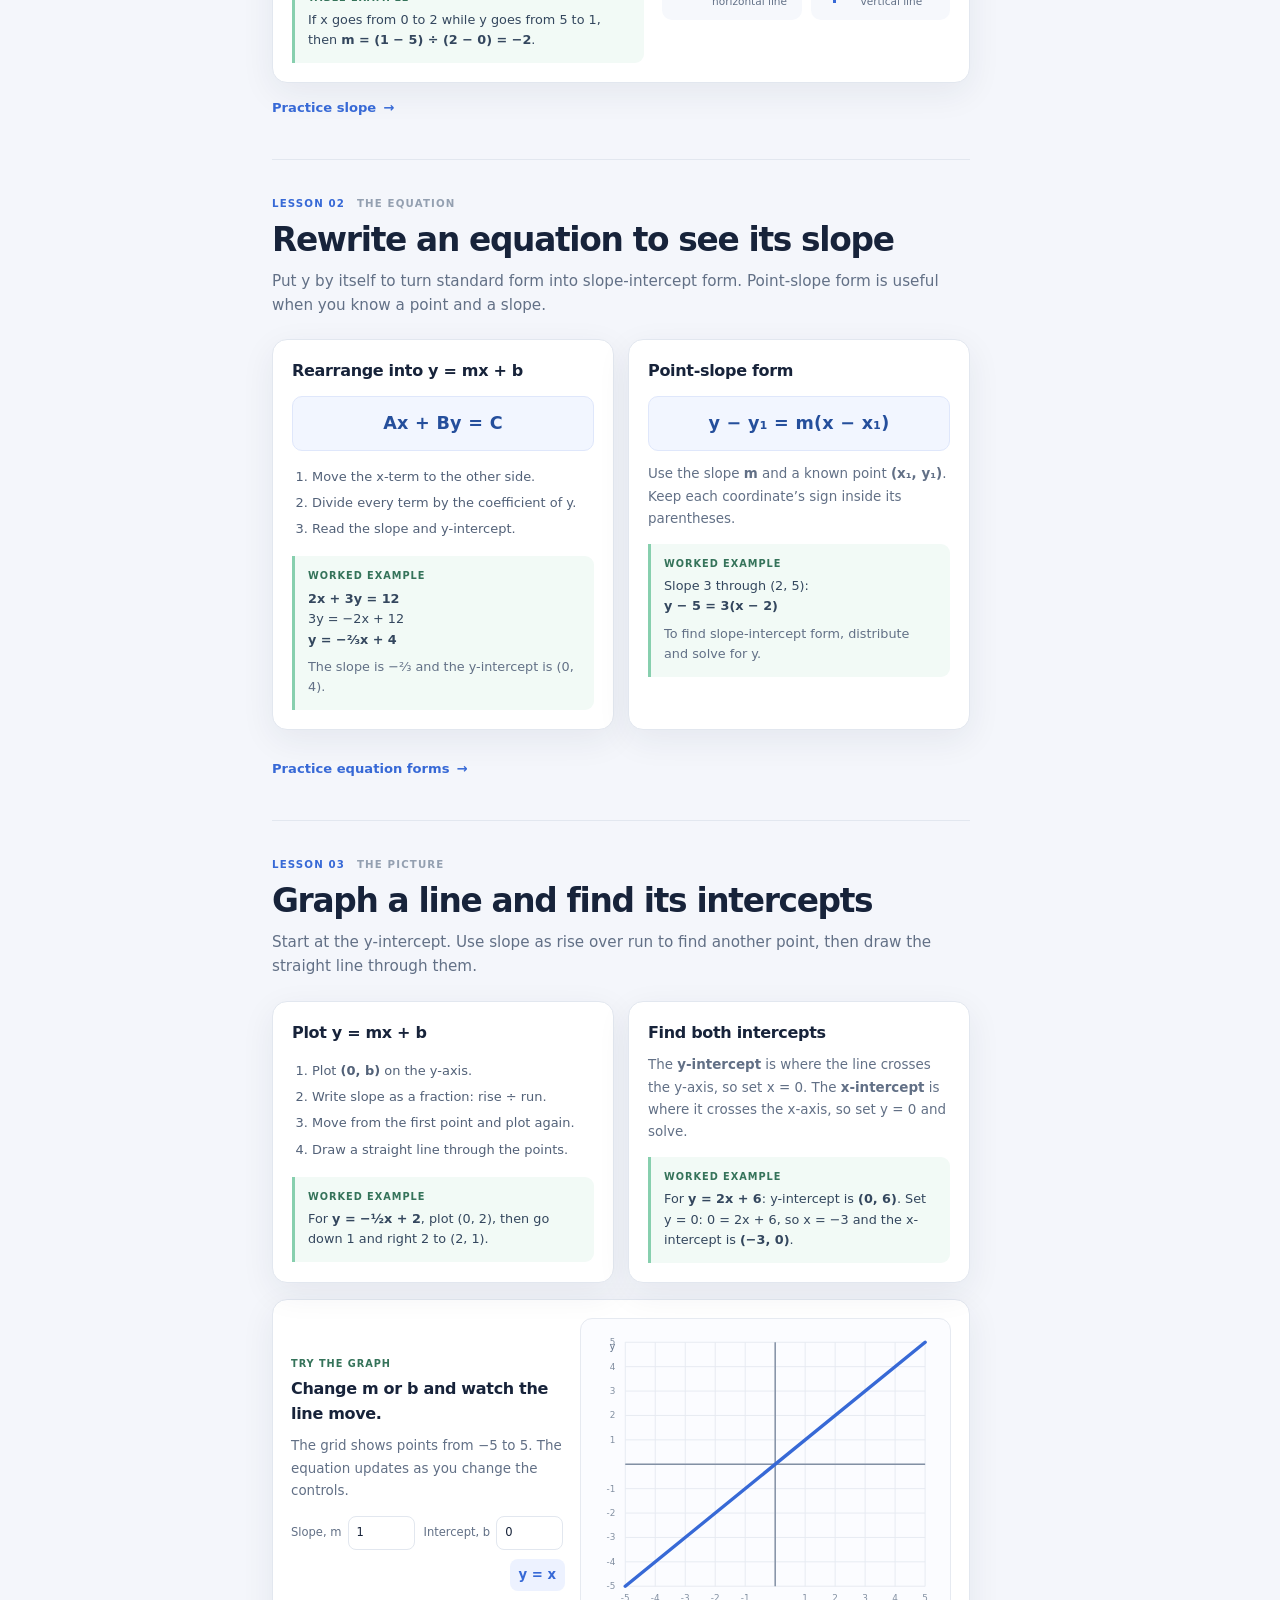
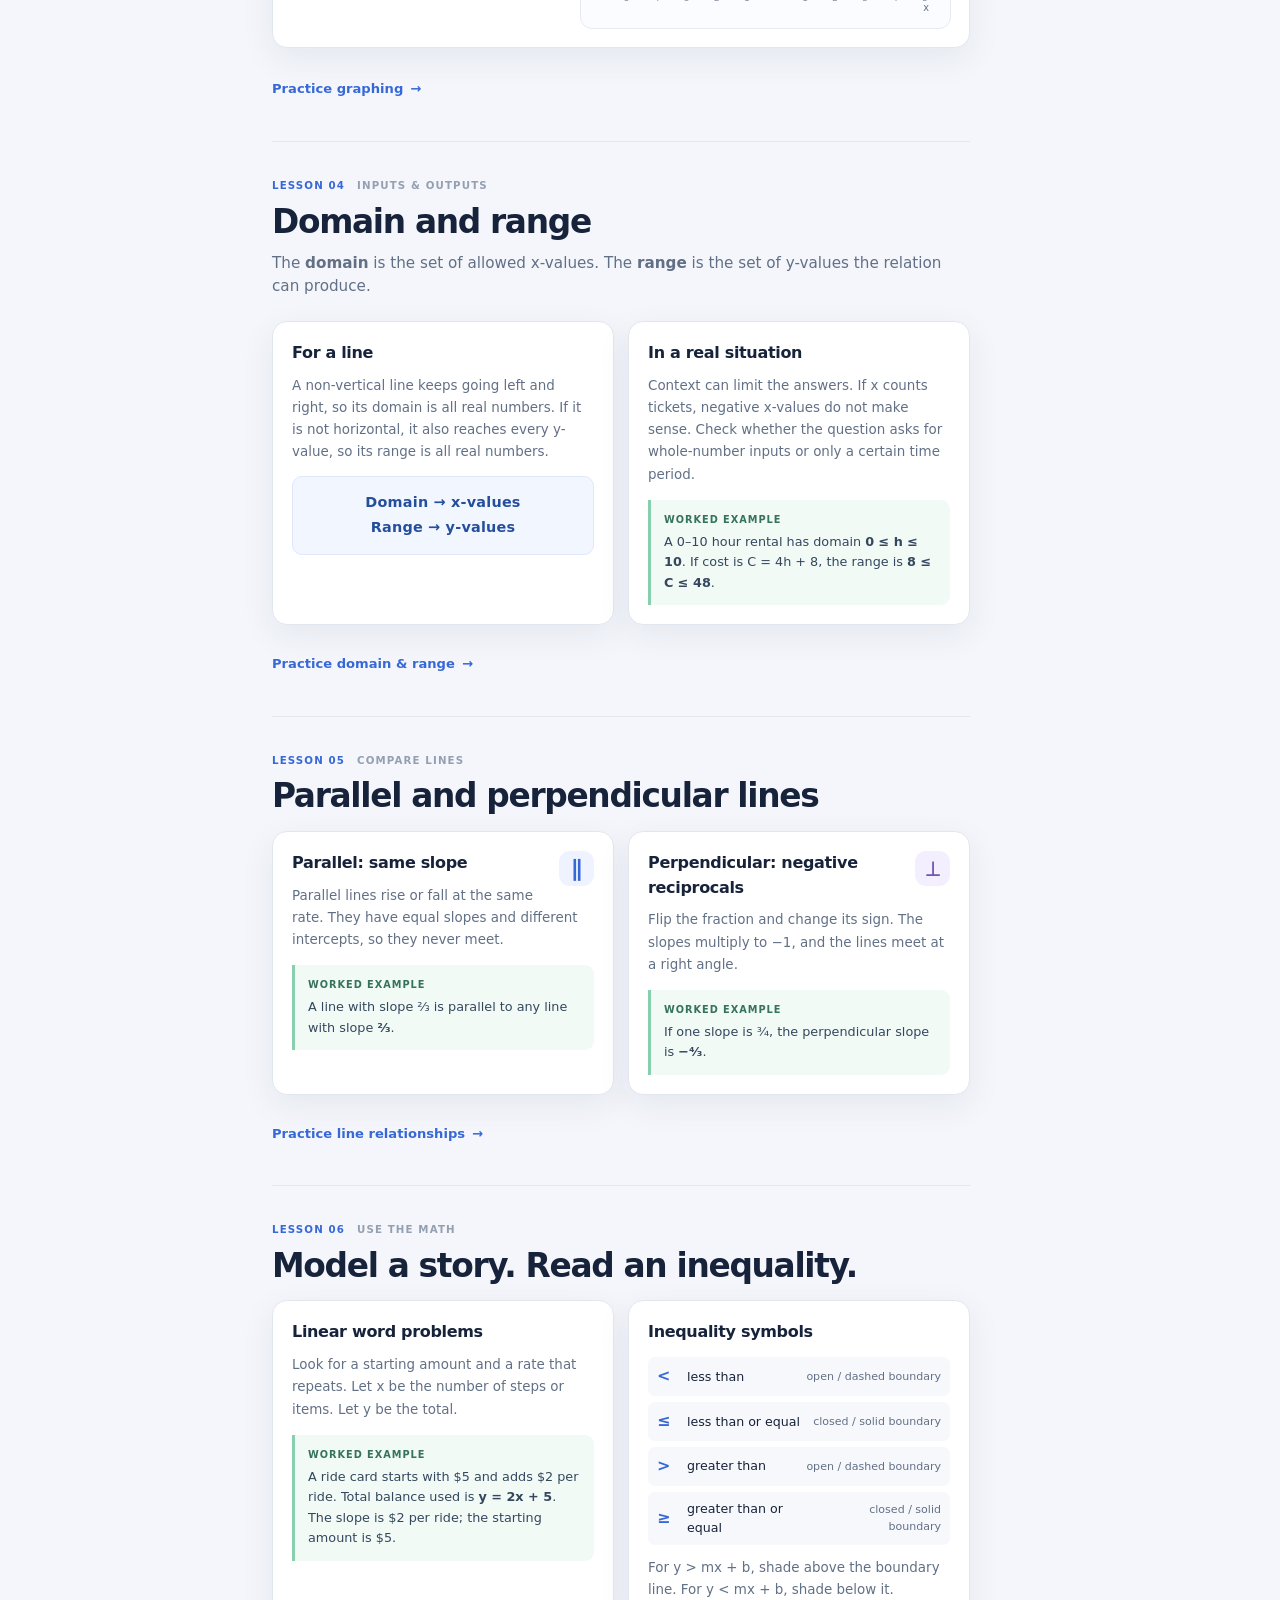
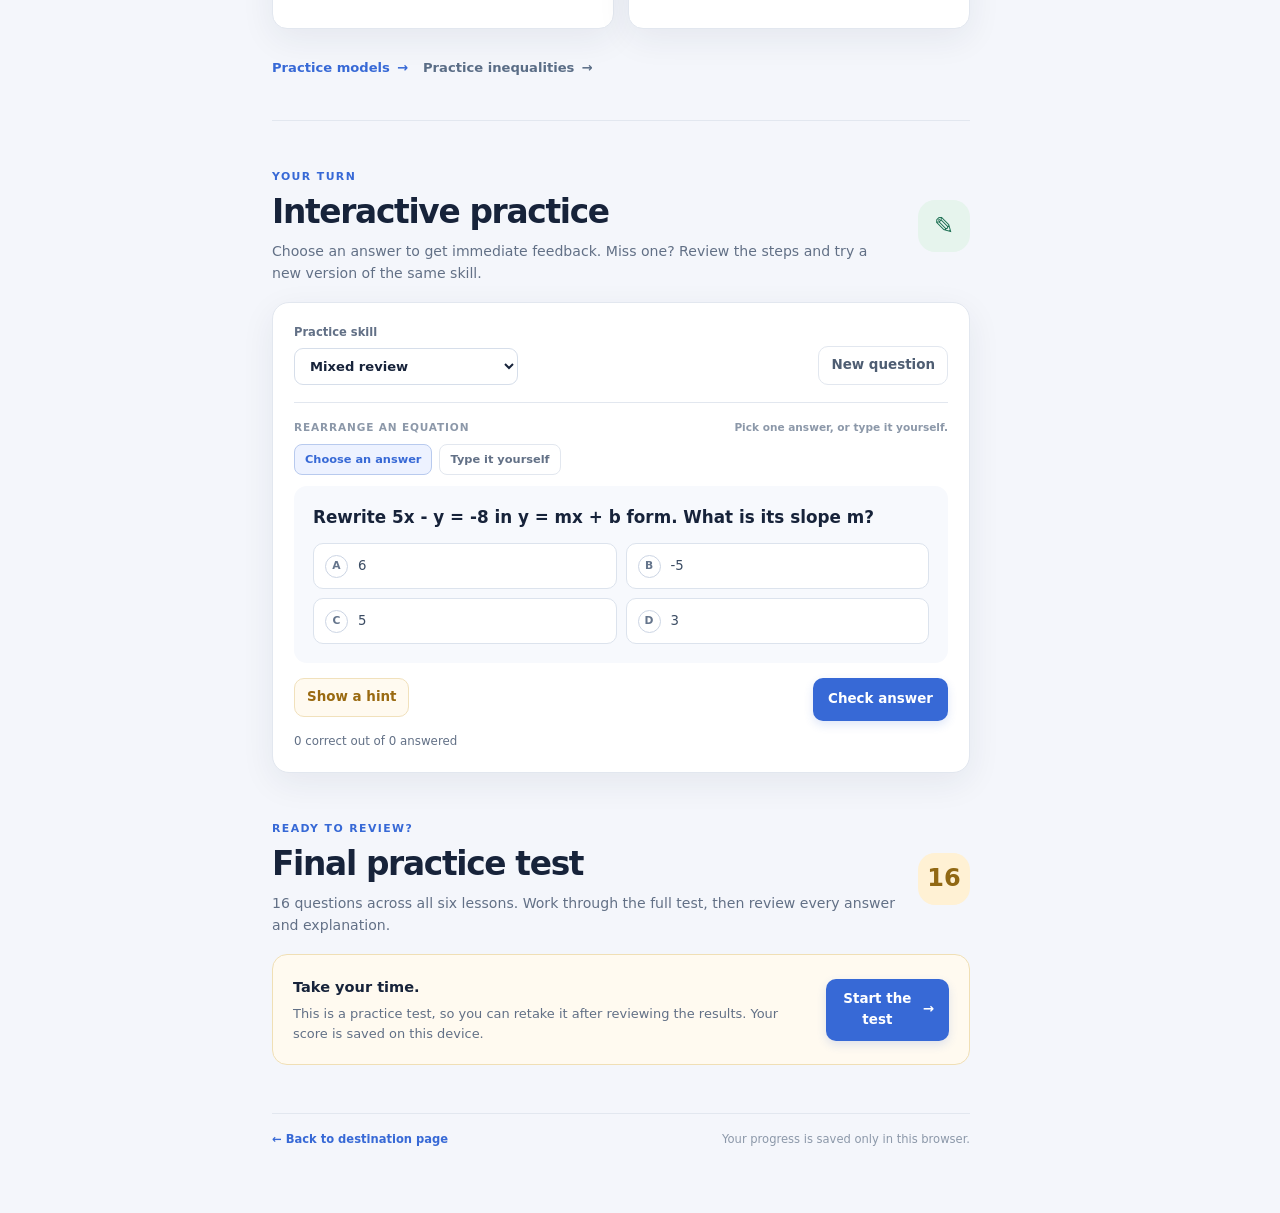
==== commit 6221f163: "Add math pretest and scratchpad" ====
--- a/math/index.html
+++ b/math/index.html
@@ -24,6 +24,8 @@
         <div class="score-line"><span>Practice score</span><strong id="scoreLabel">0 / 0</strong></div>
       </div>
       <nav class="lesson-nav" aria-label="Lessons">
+        <p class="nav-label">START HERE</p>
+        <a class="nav-pretest" href="#pretest">Quick pretest <span aria-hidden="true">→</span></a>
         <p class="nav-label">LESSONS</p>
         <a href="#lesson-slope"><span>01</span> Slope &amp; rate</a>
         <a href="#lesson-forms"><span>02</span> Equation forms</a>
@@ -41,10 +43,24 @@
         <p class="eyebrow">UNIT 3 · LINEAR EQUATIONS</p>
         <h1>Let’s make lines<br><span>make sense.</span></h1>
         <p>Learn one idea at a time, try it right away, then check what you know with a full practice test.</p>
-        <a class="primary-button" href="#lesson-slope">Start with slope <span aria-hidden="true">↓</span></a>
+        <div class="welcome-actions"><a class="primary-button" href="#pretest">Find my starting point <span aria-hidden="true">→</span></a><a class="welcome-secondary" href="#lesson-slope">Start with slope <span aria-hidden="true">↓</span></a></div>
         <div class="welcome-stats"><span><b>6</b> short lessons</span><i aria-hidden="true"></i><span><b>9</b> practice skills</span><i aria-hidden="true"></i><span><b>16</b> test questions</span></div>
       </section>
       <section class="concept-strip" aria-label="Linear equation summary"><div class="concept-icon" aria-hidden="true">↗</div><div><strong>A linear equation makes a straight line.</strong><p>Its slope describes how y changes when x changes. Its intercept tells you where the line starts.</p></div><span class="equation-chip">y = mx + b</span></section>
+
+      <section class="pretest-section" id="pretest">
+        <div class="section-heading"><div><p class="eyebrow">START HERE</p><h2>Quick pretest</h2><p>Answer 12 short questions to find the topics you know and the ones to brush up on. Your result stays in this browser.</p></div><div class="pretest-badge" aria-hidden="true">?</div></div>
+        <div id="pretestIntro" class="pretest-intro"><div><strong>Not sure where to begin?</strong><p>This quick check covers all nine practice skills. Skip anything you’re unsure about; skipped questions will show up in your review list.</p><p id="pretestLastResult" class="pretest-last-result" hidden></p><button type="button" id="viewPretestResults" class="quiet-button" hidden>View my recommendations</button></div><button class="primary-button" id="startPretest">Start the pretest <span aria-hidden="true">→</span></button></div>
+        <div id="pretestRunner" class="pretest-runner" hidden>
+          <div class="pretest-progress-row"><span id="pretestCounter">Question 1 of 12</span><div class="test-track"><span id="pretestFill"></span></div></div>
+          <p id="pretestTopic" class="pretest-topic"></p>
+          <h3 id="pretestPrompt"></h3>
+          <div id="pretestChoices" class="choice-list" role="group" aria-label="Pretest answer choices"></div>
+          <p id="pretestNudge" class="pretest-nudge" aria-live="polite" hidden>Choose an answer or skip this one to keep going.</p>
+          <div class="test-actions pretest-actions"><button class="quiet-button" id="pretestBack" disabled>Previous</button><button class="quiet-button" id="pretestSkip">Skip for now</button><button class="primary-button" id="pretestNext">Next question</button></div>
+        </div>
+        <div id="pretestResults" class="pretest-results" hidden></div>
+      </section>
 
       <section class="lesson" id="lesson-slope">
         <div class="lesson-kicker"><span>LESSON 01</span><span>THE RATE</span></div>
@@ -135,11 +151,21 @@
       <section class="test-section" id="final-test">
         <div class="section-heading"><div><p class="eyebrow">READY TO REVIEW?</p><h2>Final practice test</h2><p>16 questions across all six lessons. Work through the full test, then review every answer and explanation.</p></div><div class="test-badge" aria-hidden="true">16</div></div>
         <div id="testIntro" class="test-intro"><div><strong>Take your time.</strong><p>This is a practice test, so you can retake it after reviewing the results. Your score is saved on this device.</p></div><button class="primary-button" id="startTest">Start the test <span aria-hidden="true">→</span></button></div>
-        <div id="testRunner" class="test-runner" hidden><div class="test-progress-row"><span id="testCounter">Question 1 of 14</span><div class="test-track"><span id="testFill"></span></div></div><h3 id="testPrompt"></h3><div id="testChoices" class="choice-list" role="group" aria-label="Test answer choices"></div><form id="testWrittenForm" class="written-form" hidden><label for="testWrittenAnswer">Your answer</label><input id="testWrittenAnswer" autocomplete="off" inputmode="text" placeholder="Type your answer"></form><p id="testFeedback" class="test-feedback" aria-live="polite" hidden></p><div class="test-actions"><button class="quiet-button" id="testBack" disabled>Previous</button><button class="primary-button" id="testNext">Check answer</button></div></div>
+        <div id="testRunner" class="test-runner" hidden><div class="test-progress-row"><span id="testCounter">Question 1 of 16</span><div class="test-track"><span id="testFill"></span></div></div><h3 id="testPrompt"></h3><div id="testChoices" class="choice-list" role="group" aria-label="Test answer choices"></div><form id="testWrittenForm" class="written-form" hidden><label for="testWrittenAnswer">Your answer</label><input id="testWrittenAnswer" autocomplete="off" inputmode="text" placeholder="Type your answer"></form><p id="testFeedback" class="test-feedback" aria-live="polite" hidden></p><div class="test-actions"><button class="quiet-button" id="testBack" disabled>Previous</button><button class="primary-button" id="testNext">Check answer</button></div></div>
         <div id="testResults" class="test-results" hidden></div>
       </section>
       <footer class="page-footer"><a href="/">← Back to destination page</a><span>Your progress is saved only in this browser.</span></footer>
     </div>
+    <aside id="scratchpadPanel" class="scratchpad-panel" aria-label="Scratch paper">
+      <div class="scratch-note">
+        <div class="scratch-note-heading"><div><p class="scratch-eyebrow">YOUR WORKSPACE</p><h2>Scratch paper</h2></div><button type="button" id="closeScratchpad" class="scratch-close" aria-label="Close scratch paper">×</button></div>
+        <p class="scratch-help">Draw with your mouse, finger, or stylus. Your notes save on this device.</p>
+        <div class="scratch-tools"><label class="scratch-color" title="Pen color">Color<input id="scratchColor" type="color" value="#263654" aria-label="Pen color"></label><label class="scratch-width" for="scratchWidth">Size<input id="scratchWidth" type="range" min="2" max="10" value="4" aria-label="Pen size"></label><button type="button" id="scratchPen" class="scratch-tool" aria-pressed="true">Pen</button><button type="button" id="scratchEraser" class="scratch-tool" aria-pressed="false">Erase</button></div>
+        <canvas id="scratchCanvas" width="720" height="900" aria-label="Scratch paper drawing area. Draw with a mouse, finger, or stylus."></canvas>
+        <div class="scratch-footer"><span id="scratchStatus" aria-live="polite">Saved only in this browser.</span><div><button type="button" id="undoScratch" class="scratch-text-button" aria-label="Undo last stroke">Undo</button><button type="button" id="clearScratch" class="scratch-text-button">Clear</button></div></div>
+      </div>
+    </aside>
   </main>
+  <button type="button" id="toggleScratchpad" class="scratch-launcher" aria-controls="scratchpadPanel" aria-expanded="false"><span aria-hidden="true">✎</span> Scratch paper</button>
 </body>
 </html>
--- a/math/styles.css
+++ b/math/styles.css
@@ -170,3 +170,95 @@
 @media(max-width:720px){.topbar{height:62px;padding:0 17px}.math-brand{font-size:.9rem}.brand-icon{width:33px;height:33px}.top-links{gap:13px;font-size:.75rem}.layout{display:block;width:calc(100% - 28px);margin:16px auto 40px}.sidebar{position:static}.progress-card{display:grid;grid-template-columns:1fr auto;gap:0 12px;padding:13px 15px}.progress-heading{grid-column:1/3}.progress-track{grid-column:1/3;margin-top:8px}.progress-card>p{margin:6px 0 9px}.score-line{grid-column:1/3;padding-top:8px}.lesson-nav{display:flex;flex-direction:row;gap:7px;margin:12px 0 18px;overflow:auto;padding:2px 1px 6px;scrollbar-width:thin}.nav-label{display:none}.lesson-nav>a{flex:none;gap:7px;padding:8px 10px;border:1px solid var(--line);background:#fff;font-size:.71rem;white-space:nowrap}.lesson-nav>a>span:first-child{width:auto}.lesson-nav .nav-practice,.lesson-nav .nav-test{margin-top:0}.formula-card{display:none}.welcome{padding:29px 21px 18px;border-radius:17px}.welcome:after{right:14px;top:17px;width:56px;height:56px;box-shadow:0 0 0 9px rgba(55,105,214,.035),0 0 0 18px rgba(55,105,214,.025)}.welcome h1{font-size:2.5rem}.welcome>p:not(.eyebrow){max-width:420px;font-size:.88rem}.welcome-stats{gap:8px;margin-top:18px;padding-top:14px;font-size:.63rem}.concept-strip{gap:10px;margin:12px 0 35px;padding:12px}.concept-icon{width:34px;height:34px}.concept-strip strong{font-size:.77rem}.concept-strip p{font-size:.67rem}.equation-chip{display:none}.lesson{margin-bottom:29px;padding-bottom:29px}.two-col{grid-template-columns:1fr;gap:10px}.mini-card{padding:16px}.wide-card{padding:16px}.slope-types{gap:6px}.slope-types>div{padding:8px 6px}.slope-types small{font-size:.61rem}.graph-card{padding:13px}.graph-copy{display:block}.graph-controls{flex-direction:row;align-items:center}.graph-controls label{font-size:.68rem}.graph-controls input{width:60px}.graph-controls strong{margin-left:auto}.practice-section,.test-section{margin:38px 0}.section-heading{align-items:flex-start}.section-heading p:not(.eyebrow){font-size:.8rem}.practice-badge,.test-badge{width:42px;height:42px;border-radius:13px;font-size:1.2rem}.practice-panel,.test-runner,.test-results{padding:14px}.practice-toolbar{align-items:flex-end}.practice-toolbar label{flex:1}.practice-toolbar select{width:100%;min-width:0}.quiet-button{font-size:.73rem}.question-card{padding:14px}.question-prompt{font-size:.94rem}.choice-list{grid-template-columns:1fr}.choice{min-height:43px}.practice-actions{align-items:center}.check-button{min-width:115px}.hint-text{max-width:220px}.test-intro{align-items:flex-start;flex-direction:column;padding:16px}.test-intro .primary-button{width:100%}.page-footer{flex-direction:column;gap:5px}}
 @media(max-width:380px){.layout{width:calc(100% - 22px)}.topbar{padding:0 11px}.top-links{gap:9px;font-size:.7rem}.welcome h1{font-size:2.15rem}.welcome-stats{gap:6px;font-size:.58rem}.welcome-stats i{width:3px;height:3px}.lesson-nav>a{padding:7px 8px;font-size:.67rem}.practice-toolbar{align-items:stretch;flex-direction:column}.practice-toolbar .quiet-button{align-self:flex-start}.question-meta{align-items:flex-start;flex-direction:column;gap:3px}.question-meta span+span{text-align:left}.practice-actions{align-items:flex-start}.graph-controls{gap:6px}.graph-controls label{gap:4px;font-size:.62rem}.graph-controls input{width:52px;padding:6px}}
 @media(prefers-reduced-motion:reduce){html{scroll-behavior:auto}*,*:before,*:after{transition:none!important}}
+
+/* Diagnostic pretest */
+.welcome-actions{display:flex;align-items:center;gap:12px;flex-wrap:wrap}
+.welcome-secondary{padding:8px 4px;color:var(--blue);font-size:.84rem;font-weight:800;text-decoration:none}
+.welcome-secondary:hover{text-decoration:underline}
+.lesson-nav .nav-pretest{justify-content:space-between;margin-top:3px;background:#edf3ff;color:var(--blue)}
+.pretest-section{margin:40px 0 48px;scroll-margin-top:24px}
+.pretest-badge{display:grid;flex:none;place-items:center;width:52px;height:52px;border-radius:17px;background:#edf3ff;color:var(--blue);font-size:1.45rem;font-weight:900}
+.pretest-intro{display:flex;align-items:center;justify-content:space-between;gap:18px;padding:20px;border:1px solid #dce6fb;border-radius:15px;background:#f6f8ff}
+.pretest-intro strong{font-size:.91rem}
+.pretest-intro p{margin:4px 0 0;color:var(--muted);font-size:.81rem}
+.pretest-intro .primary-button{flex:none}
+.pretest-last-result{margin-top:10px!important;color:#315cb5!important;font-weight:750}
+.pretest-runner,.pretest-results{padding:21px;border:1px solid var(--line);border-radius:16px;background:#fff;box-shadow:var(--shadow)}
+.pretest-progress-row{display:flex;align-items:center;gap:15px;margin-bottom:13px;color:var(--muted);font-size:.76rem;font-weight:750}
+.pretest-progress-row .test-track{margin:0}
+.pretest-topic{margin:0 0 6px;color:var(--blue);font-size:.68rem;font-weight:850;letter-spacing:.08em;text-transform:uppercase}
+.pretest-runner h3{margin:0 0 15px;font-size:1.12rem;line-height:1.45}
+.pretest-actions{align-items:center}
+.pretest-nudge{margin:9px 0 0;color:#9a6a11;font-size:.77rem}
+.pretest-results .diagnostic-score{margin-bottom:20px}
+.diagnostic-list-heading{margin:0 0 12px;font-size:1rem}
+.diagnostic-list{display:grid;grid-template-columns:1fr 1fr;gap:10px}
+.diagnostic-card{padding:12px 13px;border:1px solid var(--line);border-left:3px solid #6bb495;border-radius:10px;background:#fff}
+.diagnostic-card.needs-review{border-left-color:#d39a3a;background:#fffdf7}
+.diagnostic-card-top{display:flex;align-items:flex-start;justify-content:space-between;gap:10px}
+.diagnostic-card-top strong{font-size:.8rem}
+.diagnostic-card-top span{color:var(--muted);font-size:.67rem;font-weight:750;text-align:right}
+.diagnostic-card p{margin:6px 0 9px;color:var(--muted);font-size:.73rem;line-height:1.45}
+.diagnostic-actions{display:flex;align-items:center;gap:12px;flex-wrap:wrap}
+.diagnostic-link{color:var(--blue);font-size:.72rem;font-weight:800;text-decoration:none}
+.diagnostic-link:hover{text-decoration:underline}
+.diagnostic-actions .quiet-button{min-height:31px;padding:5px 9px;font-size:.69rem}
+.retake-pretest{margin-top:16px}
+
+/* Sticky note workspace */
+.layout{grid-template-columns:220px minmax(0,1fr) 258px;gap:28px;width:min(1480px,calc(100% - 48px))}
+.scratchpad-panel{position:sticky;top:84px;align-self:start;min-width:0}
+.scratch-note{position:relative;padding:17px 14px 12px;border:1px solid #e7d37a;border-radius:14px 14px 12px 12px;background:linear-gradient(160deg,#fff9c9 0%,#fff2a1 100%);box-shadow:0 10px 26px rgba(99,82,16,.12)}
+.scratch-note:before{position:absolute;top:-9px;left:50%;width:72px;height:20px;border:1px solid rgba(180,157,75,.18);background:rgba(255,247,188,.8);content:"";transform:translateX(-50%) rotate(-2deg)}
+.scratch-note-heading{position:relative;display:flex;align-items:flex-start;justify-content:space-between;gap:8px}
+.scratch-eyebrow{margin:0;color:#8e7a31;font-size:.59rem;font-weight:900;letter-spacing:.1em}
+.scratch-note-heading h2{margin:2px 0 0;font-size:1.17rem;letter-spacing:-.035em}
+.scratch-close{display:grid;place-items:center;width:29px;height:29px;border:1px solid rgba(110,94,38,.18);border-radius:8px;background:rgba(255,255,255,.55);color:#625622;font-size:1.2rem;line-height:1}
+.scratch-help{margin:8px 0 10px;color:#766c43;font-size:.68rem;line-height:1.4}
+.scratch-tools{display:grid;grid-template-columns:auto minmax(44px,1fr) auto auto;align-items:center;gap:5px;margin:0 0 8px}
+.scratch-color,.scratch-width{display:flex;align-items:center;gap:4px;color:#6d633e;font-size:.65rem;font-weight:800}
+.scratch-color input{width:28px;height:27px;padding:2px;border:1px solid rgba(98,81,24,.24);border-radius:7px;background:#fff;cursor:pointer}
+.scratch-width{flex-direction:column;align-items:flex-start;gap:0}
+.scratch-width input{width:100%;height:17px;margin:0;accent-color:#7765c5}
+.scratch-tool{min-height:29px;padding:4px 6px;border:1px solid rgba(98,81,24,.2);border-radius:7px;background:rgba(255,255,255,.52);color:#655a34;font-size:.64rem;font-weight:800}
+.scratch-tool[aria-pressed=true]{border-color:#9688d5;background:#eeeaff;color:#4f4293}
+#scratchCanvas{display:block;width:100%;height:370px;border:1px solid rgba(126,110,59,.22);border-radius:7px;background-color:#fffdf3;background-image:repeating-linear-gradient(to bottom,transparent 0 25px,rgba(102,126,170,.12) 25px 26px);cursor:crosshair;touch-action:none}
+.scratch-footer{display:flex;align-items:center;justify-content:space-between;gap:7px;padding-top:8px;color:#766c43;font-size:.6rem}
+.scratch-footer>div{display:flex;gap:8px}
+.scratch-text-button{padding:2px;border:0;background:transparent;color:#675890;font-size:.66rem;font-weight:800}
+.scratch-text-button:hover{text-decoration:underline}
+.scratch-launcher{display:none;align-items:center;gap:8px;position:fixed;right:16px;bottom:16px;z-index:40;padding:11px 15px;border:1px solid #d9c767;border-radius:999px;background:#fff5b2;color:#594c18;font-size:.8rem;font-weight:850;box-shadow:0 8px 22px rgba(37,48,69,.2)}
+body.scratch-collapsed .layout{grid-template-columns:235px minmax(0,1fr);width:min(1240px,calc(100% - 48px))}
+body.scratch-collapsed .scratchpad-panel{display:none}
+body.scratch-collapsed .scratch-launcher{display:flex}
+
+@media(max-width:1100px){
+  .layout{grid-template-columns:190px minmax(0,1fr);gap:23px;width:min(1240px,calc(100% - 48px))}
+  .scratchpad-panel{display:none}
+  body.scratch-open .scratchpad-panel{display:block;position:fixed;top:78px;right:14px;z-index:40;width:min(330px,calc(100vw - 28px));max-height:calc(100dvh - 92px);overflow:auto}
+  body.scratch-open .scratch-launcher{display:none}
+  .scratch-launcher{display:flex}
+  .scratch-note{padding:17px 14px 12px}
+}
+@media(max-width:720px){
+  .welcome-actions{align-items:flex-start;flex-direction:column;gap:6px}
+  .welcome-secondary{padding:4px 0}
+  .pretest-section{margin:35px 0}
+  .pretest-intro{align-items:flex-start;flex-direction:column;padding:16px}
+  .pretest-intro .primary-button{width:100%}
+  .pretest-runner,.pretest-results{padding:14px}
+  .pretest-actions{display:grid;grid-template-columns:1fr 1fr;gap:8px}
+  .pretest-actions #pretestNext{grid-column:1/-1}
+  .diagnostic-list{grid-template-columns:1fr}
+  .diagnostic-card-top span{font-size:.64rem}
+  body.scratch-open .scratchpad-panel{top:auto;right:10px;bottom:12px;left:10px;width:auto;max-height:78dvh}
+  .scratch-note{padding:16px 14px 10px}
+  #scratchCanvas{height:min(34dvh,310px);min-height:190px}
+  .scratch-launcher{right:13px;bottom:13px}
+}
+@media(max-width:380px){
+  .pretest-progress-row{gap:8px;font-size:.69rem}
+  .diagnostic-actions{gap:8px}
+  .scratch-tools{grid-template-columns:auto minmax(38px,1fr) auto auto;gap:4px}
+  .scratch-tool{padding:4px 5px;font-size:.6rem}
+}
